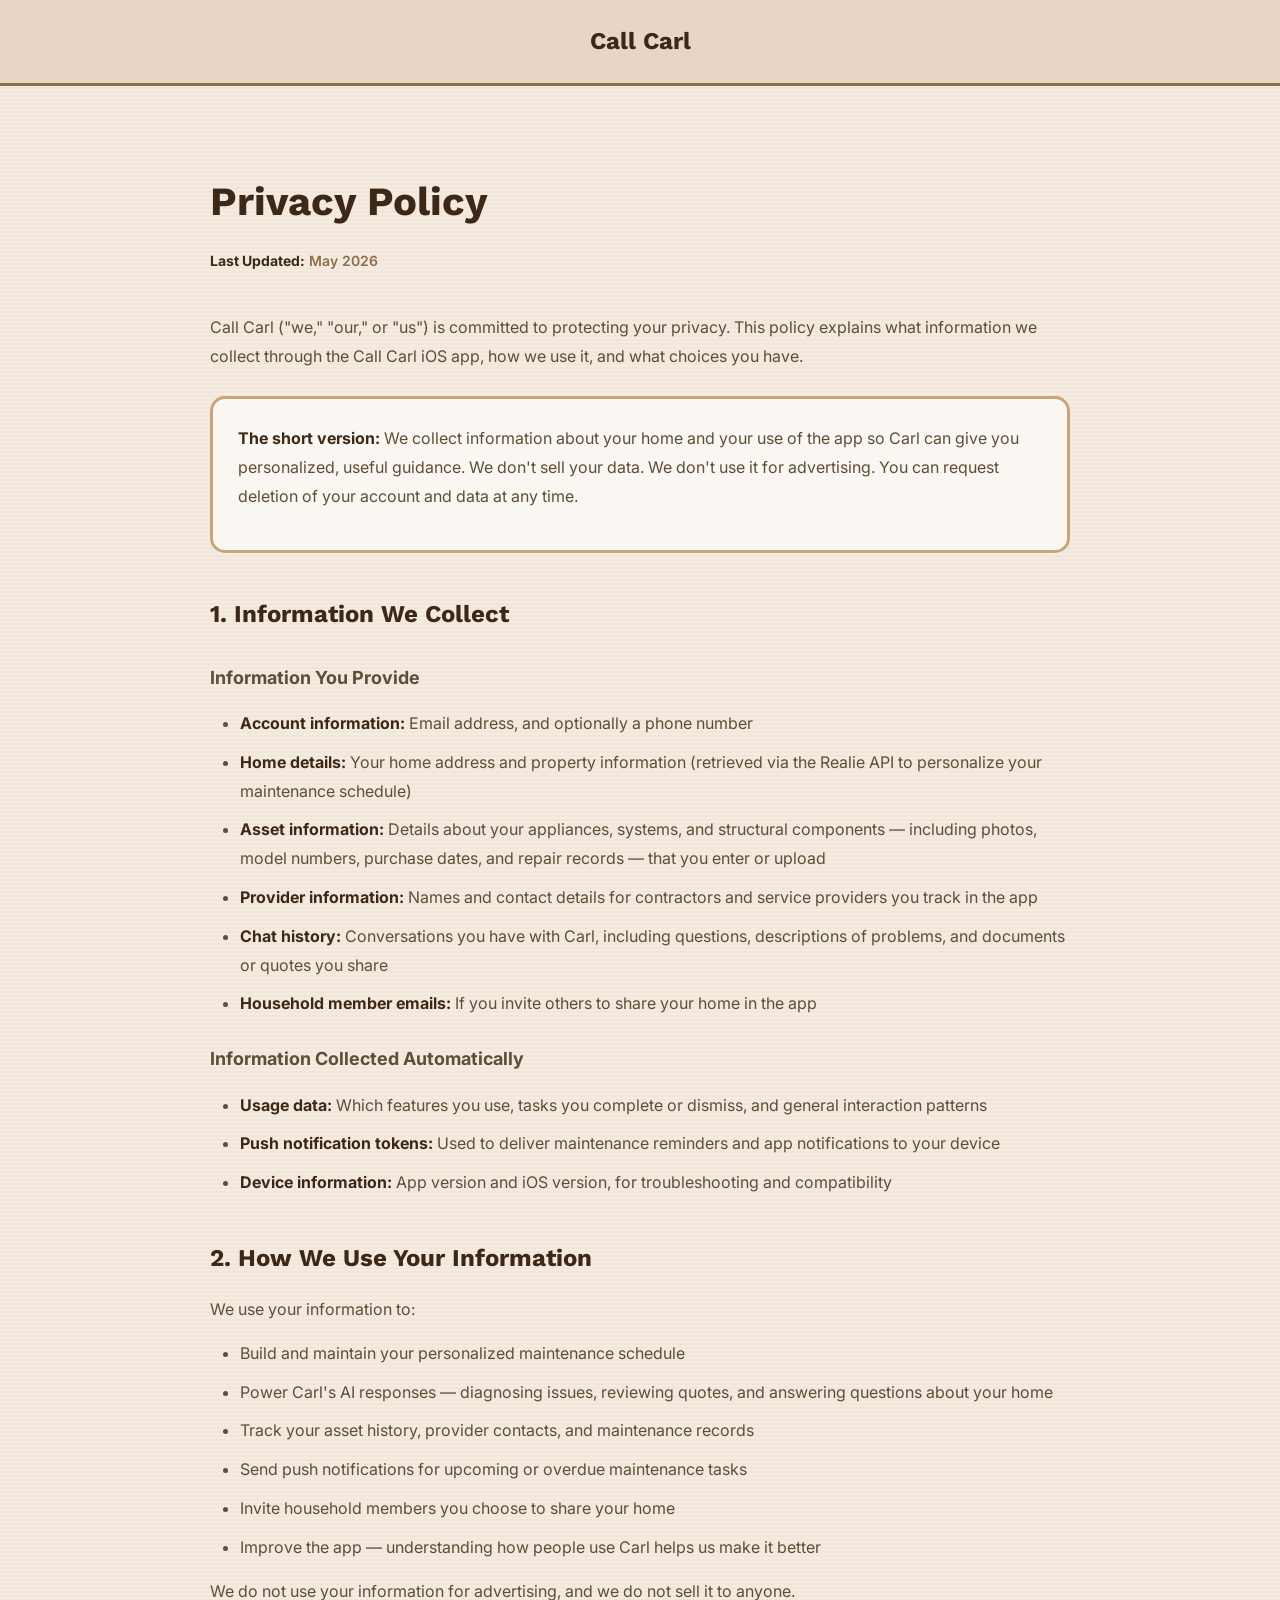
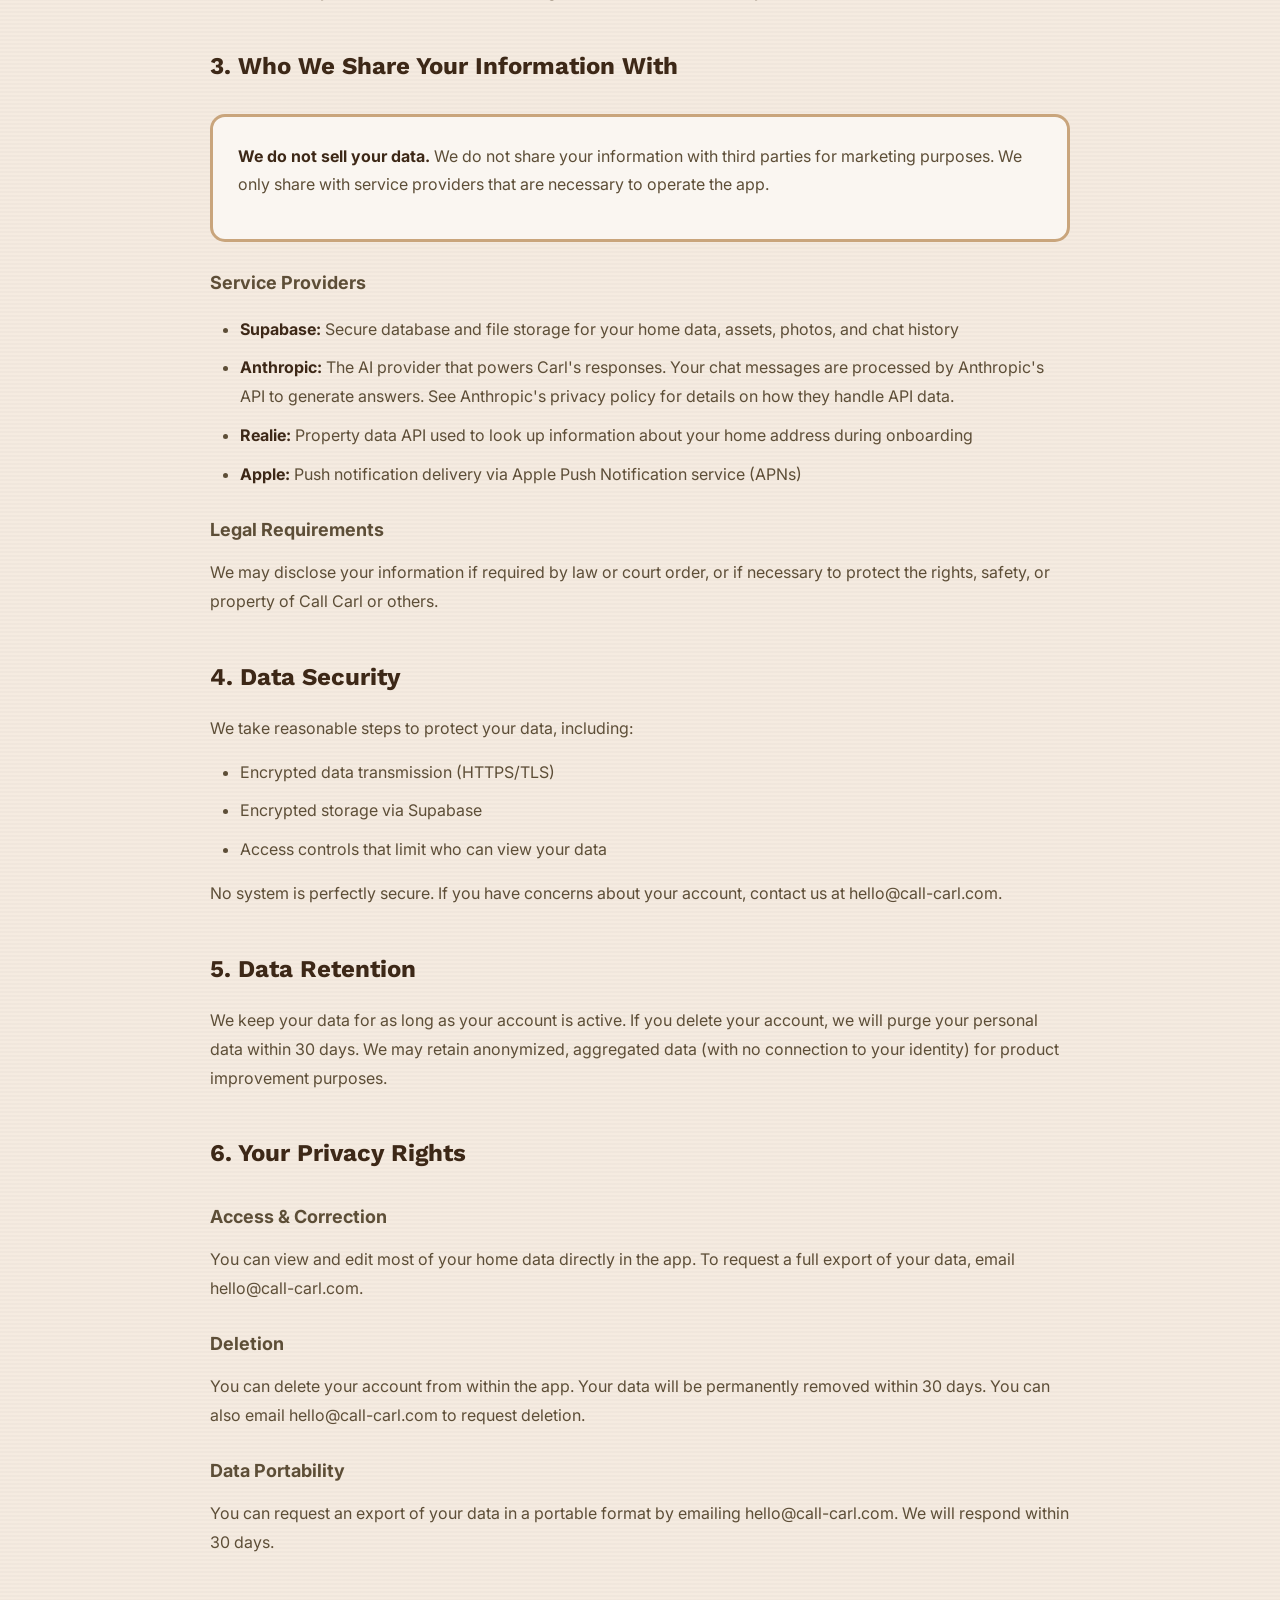
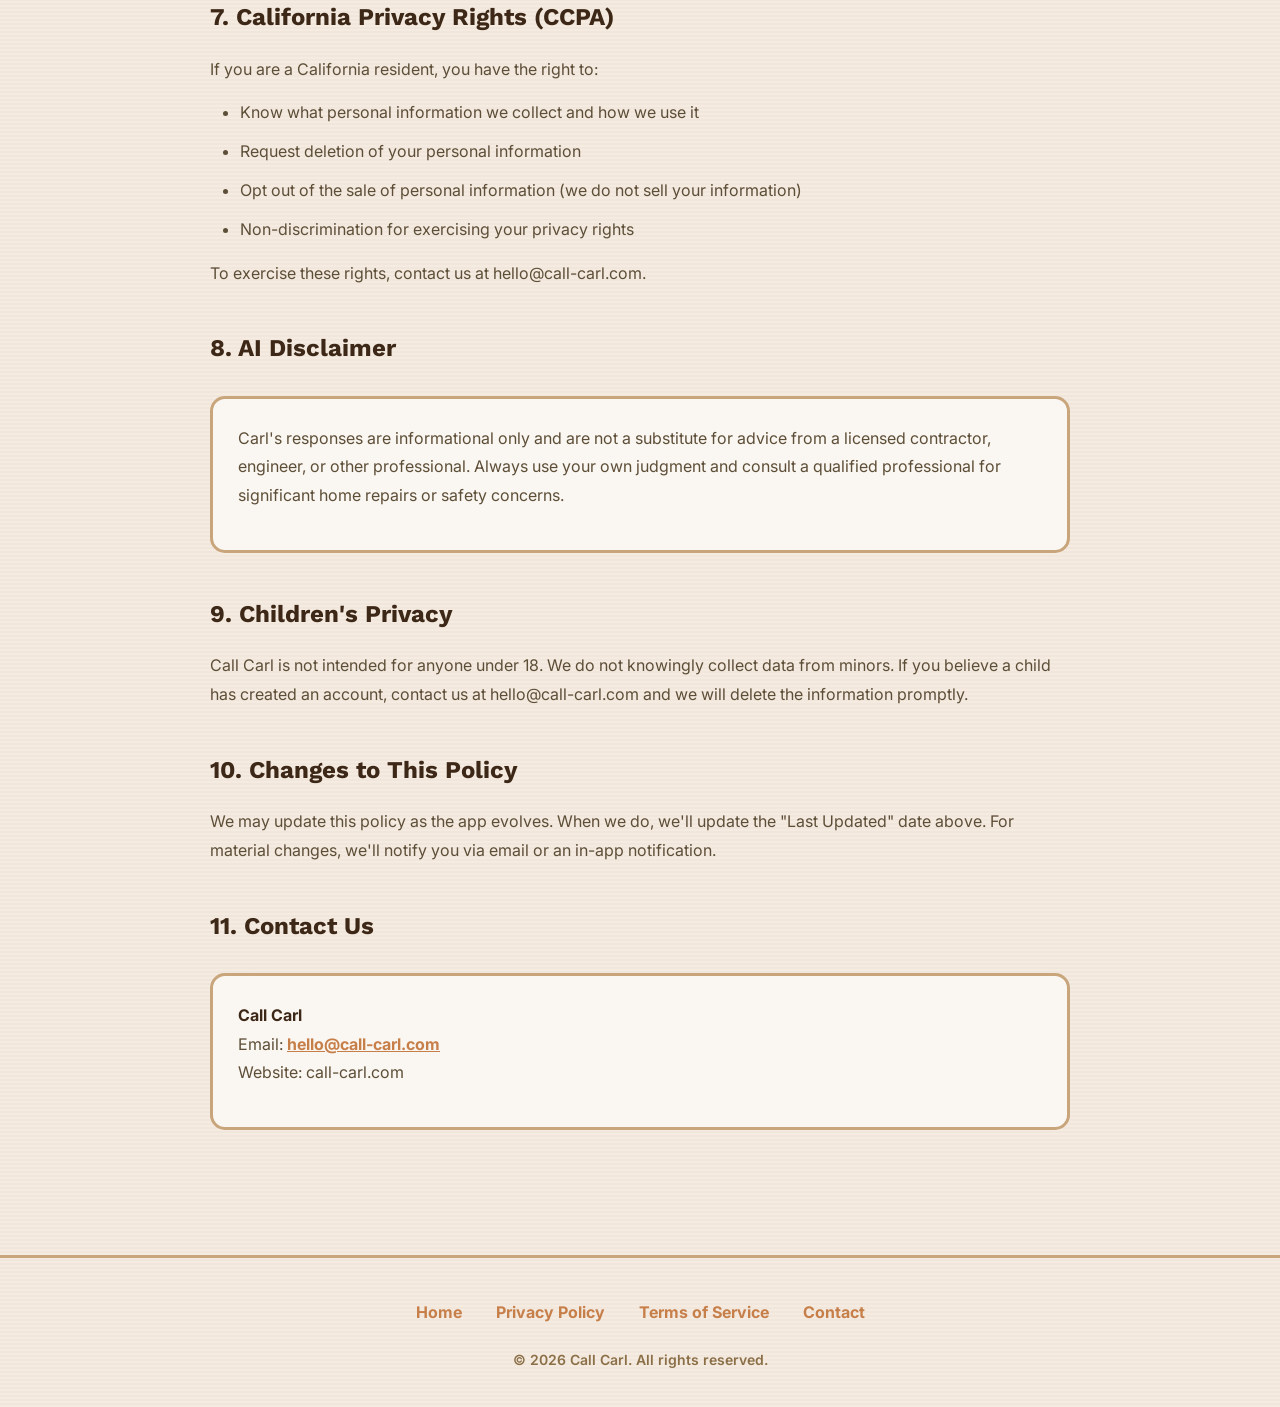
==== privacy.html @ 4ca7ae50 "Refresh site for iOS app launch - Rewrote hero, features, screenshots, and waitlist sections to refl" ====
<!DOCTYPE html>
<html lang="en">
<head>
    <meta charset="UTF-8">
    <meta name="viewport" content="width=device-width, initial-scale=1.0">
    <title>Privacy Policy — Call Carl</title>

    <!-- Google Fonts -->
    <link rel="preconnect" href="https://fonts.googleapis.com">
    <link rel="preconnect" href="https://fonts.gstatic.com" crossorigin>
    <link href="https://fonts.googleapis.com/css2?family=Inter:wght@400;500;600;700;800;900&family=Work+Sans:wght@400;500;600;700;800;900&display=swap" rel="stylesheet">

    <!-- Styles -->
    <link rel="stylesheet" href="styles.css">
</head>
<body class="page-content">
    <header class="with-margin">
        <div class="container">
            <div class="logo centered">
                <a href="/">Call Carl</a>
            </div>
        </div>
    </header>

    <div class="container narrow">
        <h1>Privacy Policy</h1>
        <p class="last-updated"><strong>Last Updated:</strong> May 2026</p>

        <p>Call Carl ("we," "our," or "us") is committed to protecting your privacy. This policy explains what information we collect through the Call Carl iOS app, how we use it, and what choices you have.</p>

        <div class="highlight-box">
            <p><strong>The short version:</strong> We collect information about your home and your use of the app so Carl can give you personalized, useful guidance. We don't sell your data. We don't use it for advertising. You can request deletion of your account and data at any time.</p>
        </div>

        <h2>1. Information We Collect</h2>

        <h3>Information You Provide</h3>
        <ul>
            <li><strong>Account information:</strong> Email address, and optionally a phone number</li>
            <li><strong>Home details:</strong> Your home address and property information (retrieved via the Realie API to personalize your maintenance schedule)</li>
            <li><strong>Asset information:</strong> Details about your appliances, systems, and structural components — including photos, model numbers, purchase dates, and repair records — that you enter or upload</li>
            <li><strong>Provider information:</strong> Names and contact details for contractors and service providers you track in the app</li>
            <li><strong>Chat history:</strong> Conversations you have with Carl, including questions, descriptions of problems, and documents or quotes you share</li>
            <li><strong>Household member emails:</strong> If you invite others to share your home in the app</li>
        </ul>

        <h3>Information Collected Automatically</h3>
        <ul>
            <li><strong>Usage data:</strong> Which features you use, tasks you complete or dismiss, and general interaction patterns</li>
            <li><strong>Push notification tokens:</strong> Used to deliver maintenance reminders and app notifications to your device</li>
            <li><strong>Device information:</strong> App version and iOS version, for troubleshooting and compatibility</li>
        </ul>

        <h2>2. How We Use Your Information</h2>

        <p>We use your information to:</p>
        <ul>
            <li>Build and maintain your personalized maintenance schedule</li>
            <li>Power Carl's AI responses — diagnosing issues, reviewing quotes, and answering questions about your home</li>
            <li>Track your asset history, provider contacts, and maintenance records</li>
            <li>Send push notifications for upcoming or overdue maintenance tasks</li>
            <li>Invite household members you choose to share your home</li>
            <li>Improve the app — understanding how people use Carl helps us make it better</li>
        </ul>

        <p>We do not use your information for advertising, and we do not sell it to anyone.</p>

        <h2>3. Who We Share Your Information With</h2>

        <div class="highlight-box">
            <p><strong>We do not sell your data.</strong> We do not share your information with third parties for marketing purposes. We only share with service providers that are necessary to operate the app.</p>
        </div>

        <h3>Service Providers</h3>
        <ul>
            <li><strong>Supabase:</strong> Secure database and file storage for your home data, assets, photos, and chat history</li>
            <li><strong>Anthropic:</strong> The AI provider that powers Carl's responses. Your chat messages are processed by Anthropic's API to generate answers. See Anthropic's privacy policy for details on how they handle API data.</li>
            <li><strong>Realie:</strong> Property data API used to look up information about your home address during onboarding</li>
            <li><strong>Apple:</strong> Push notification delivery via Apple Push Notification service (APNs)</li>
        </ul>

        <h3>Legal Requirements</h3>
        <p>We may disclose your information if required by law or court order, or if necessary to protect the rights, safety, or property of Call Carl or others.</p>

        <h2>4. Data Security</h2>

        <p>We take reasonable steps to protect your data, including:</p>
        <ul>
            <li>Encrypted data transmission (HTTPS/TLS)</li>
            <li>Encrypted storage via Supabase</li>
            <li>Access controls that limit who can view your data</li>
        </ul>

        <p>No system is perfectly secure. If you have concerns about your account, contact us at hello@call-carl.com.</p>

        <h2>5. Data Retention</h2>

        <p>We keep your data for as long as your account is active. If you delete your account, we will purge your personal data within 30 days. We may retain anonymized, aggregated data (with no connection to your identity) for product improvement purposes.</p>

        <h2>6. Your Privacy Rights</h2>

        <h3>Access & Correction</h3>
        <p>You can view and edit most of your home data directly in the app. To request a full export of your data, email hello@call-carl.com.</p>

        <h3>Deletion</h3>
        <p>You can delete your account from within the app. Your data will be permanently removed within 30 days. You can also email hello@call-carl.com to request deletion.</p>

        <h3>Data Portability</h3>
        <p>You can request an export of your data in a portable format by emailing hello@call-carl.com. We will respond within 30 days.</p>

        <h2>7. California Privacy Rights (CCPA)</h2>

        <p>If you are a California resident, you have the right to:</p>
        <ul>
            <li>Know what personal information we collect and how we use it</li>
            <li>Request deletion of your personal information</li>
            <li>Opt out of the sale of personal information (we do not sell your information)</li>
            <li>Non-discrimination for exercising your privacy rights</li>
        </ul>
        <p>To exercise these rights, contact us at hello@call-carl.com.</p>

        <h2>8. AI Disclaimer</h2>

        <div class="highlight-box">
            <p>Carl's responses are informational only and are not a substitute for advice from a licensed contractor, engineer, or other professional. Always use your own judgment and consult a qualified professional for significant home repairs or safety concerns.</p>
        </div>

        <h2>9. Children's Privacy</h2>

        <p>Call Carl is not intended for anyone under 18. We do not knowingly collect data from minors. If you believe a child has created an account, contact us at hello@call-carl.com and we will delete the information promptly.</p>

        <h2>10. Changes to This Policy</h2>

        <p>We may update this policy as the app evolves. When we do, we'll update the "Last Updated" date above. For material changes, we'll notify you via email or an in-app notification.</p>

        <h2>11. Contact Us</h2>

        <div class="highlight-box">
            <p><strong>Call Carl</strong><br>
            Email: <a href="mailto:hello@call-carl.com">hello@call-carl.com</a><br>
            Website: call-carl.com</p>
        </div>
    </div>

    <footer class="with-margin">
        <div class="container">
            <a href="/">Home</a>
            <a href="/privacy.html">Privacy Policy</a>
            <a href="/terms.html">Terms of Service</a>
            <a href="mailto:hello@call-carl.com">Contact</a>
        </div>
        <p style="margin-top: 20px; color: #8b6f47;">&copy; 2026 Call Carl. All rights reserved.</p>
    </footer>
</body>
</html>
---- styles.css ----
/* ============================================
   Global Reset & Base Styles
   ============================================ */
* {
    margin: 0;
    padding: 0;
    box-sizing: border-box;
}

body {
    font-family: 'Inter', -apple-system, BlinkMacSystemFont, 'Segoe UI', Roboto, sans-serif;
    line-height: 1.6;
    color: #3d2817;
    background: #f5ebe0;
    background-image:
        repeating-linear-gradient(0deg, transparent, transparent 2px, rgba(0,0,0,.02) 2px, rgba(0,0,0,.02) 4px);
}

/* For privacy and terms pages - slightly different line-height */
body.page-content {
    line-height: 1.8;
}

/* ============================================
   Container
   ============================================ */
.container {
    max-width: 1200px;
    margin: 0 auto;
    padding: 0 20px;
}

/* Narrower container for privacy/terms */
.container.narrow {
    max-width: 900px;
    padding: 40px 20px;
}

/* ============================================
   Header & Logo
   ============================================ */
header {
    padding: 20px 0;
    background: #e8d5c4;
    border-bottom: 3px solid #8b6f47;
}

header.with-margin {
    margin-bottom: 40px;
}

.logo {
    font-size: 22px;
    font-weight: 700;
    color: #3d2817;
    display: flex;
    align-items: center;
    gap: 16px;
    font-family: 'Work Sans', sans-serif;
    letter-spacing: 0;
}

.logo img {
    width: 80px;
    height: 80px;
}

/* Centered logo for privacy/terms */
.logo.centered {
    text-align: center;
    display: block;
    font-size: 24px;
}

.logo a {
    color: #3d2817;
    text-decoration: none;
}



a.phone-link {
    display: inline-block;
    padding: 10px 20px;
    background: #c77f4a;
    color: #fff;
    text-decoration: none;
    border: 3px solid #3d2817;
    border-radius: 25px;
    font-weight: 700;
    font-size: 14px;
    text-transform: uppercase;
    letter-spacing: 2px;
    transition: all 0.2s;
    margin-left: auto;    
    font-family: 'Inter', sans-serif;
}

.phone-link:hover {
    background: #b36b3a;
    transform: translateY(-2px);
}

.phone-link:active {
    transform: translateY(0);
}
/* ============================================
   Typography
   ============================================ */
h1 {
    font-size: 40px;
    margin-bottom: 10px;
    color: #3d2817;
    font-family: 'Work Sans', 'Inter', sans-serif;
}

h2 {
    font-size: 24px;
    margin-top: 40px;
    margin-bottom: 15px;
    color: #3d2817;
    font-family: 'Work Sans', 'Inter', sans-serif;
}

h3 {
    font-size: 18px;
    margin-top: 25px;
    margin-bottom: 12px;
    color: #5d4e37;
    font-weight: 700;
}

p {
    margin-bottom: 15px;
    color: #5d4e37;
}

ul {
    margin: 15px 0 15px 30px;
}

li {
    margin-bottom: 10px;
    color: #5d4e37;
}

strong {
    color: #3d2817;
}

a {
    color: #c77f4a;
    font-weight: 700;
}

a:hover {
    text-decoration: underline;
}

.last-updated {
    color: #8b6f47;
    font-size: 14px;
    margin-bottom: 40px;
    font-weight: 600;
}

.highlight-box {
    background: #faf6f1;
    border: 3px solid #c9a57c;
    border-radius: 15px;
    padding: 25px;
    margin: 25px 0;
}

/* ============================================
   Index Page - Hero Section
   ============================================ */
.hero {
    padding: 80px 0;
    text-align: center;
    background: #d4a574;
    border-bottom: 4px solid #8b6f47;
    position: relative;
}

.hero::before {
    content: '';
    position: absolute;
    top: 0;
    left: 0;
    right: 0;
    bottom: 0;
    background-image: 
        repeating-linear-gradient(90deg, transparent, transparent 50px, rgba(0,0,0,.01) 50px, rgba(0,0,0,.01) 52px);
    pointer-events: none;
}

.hero h1 {
    font-size: 52px;
    font-weight: 900;
    margin-bottom: 20px;
    line-height: 1.2;
    color: #3d2817;
    letter-spacing: 3px;
    position: relative;
    font-family: 'Work Sans', 'Inter', sans-serif;
}

.hero p {
    font-size: 20px;
    margin-bottom: 40px;
    max-width: 600px;
    margin-left: auto;
    margin-right: auto;
    color: #3d2817;
    font-weight: 600;
    position: relative;
}

.cta-button {
    display: inline-block;
    padding: 18px 45px;
    background: #c77f4a;
    color: #fff;
    text-decoration: none;
    border: 3px solid #3d2817;
    border-radius: 25px;
    font-weight: 700;
    font-size: 18px;
    text-transform: uppercase;
    letter-spacing: 2px;
    transition: all 0.2s;
    position: relative;
    font-family: 'Inter', sans-serif;
}

.cta-button:hover {
    background: #b36b3a;
    transform: translateY(-2px);
}

.cta-button:active {
    transform: translateY(0);
}

/* ============================================
   Index Page - Problem Section
   ============================================ */
.problem {
    padding: 80px 0;
    background: #f5ebe0;
}

.problem h2 {
    font-size: 40px;
    text-align: center;
    margin-bottom: 50px;
    color: #3d2817;
    text-transform: uppercase;
    letter-spacing: 3px;
    font-weight: 900;
    font-family: 'Work Sans', 'Inter', sans-serif;
}

.problem-grid {
    display: grid;
    grid-template-columns: repeat(auto-fit, minmax(250px, 1fr));
    gap: 30px;
    margin-bottom: 40px;
}

.problem-item {
    background: #faf6f1;
    padding: 30px;
    border: 3px solid #c9a57c;
    border-radius: 20px;
    position: relative;
}

.problem-icon {
    width: 80px;
    height: 80px;
    margin: 0 auto 20px;
    display: block;
}

.problem-item h3 {
    color: #b85d3a;
    margin-bottom: 12px;
    font-size: 22px;
    letter-spacing: 1px;
    font-weight: 900;
    font-family: 'Work Sans', 'Inter', sans-serif;
}

.problem-item p {
    color: #5d4e37;
    font-size: 15px;
    line-height: 1.5;
}

/* ============================================
   Index Page - Solution Section
   ============================================ */
.solution {
    padding: 80px 0;
    background: #b8956a;
    border-top: 4px solid #8b6f47;
    border-bottom: 4px solid #8b6f47;
}

.solution h2 {
    font-size: 40px;
    text-align: center;
    margin-bottom: 20px;
    color: #3d2817;
    text-transform: uppercase;
    letter-spacing: 3px;
    font-weight: 900;
    font-family: 'Work Sans', 'Inter', sans-serif;
}

.solution-subtitle {
    text-align: center;
    font-size: 18px;
    color: #3d2817;
    margin-bottom: 50px;
    font-weight: 600;
}

.features {
    display: grid;
    grid-template-columns: repeat(auto-fit, minmax(300px, 1fr));
    gap: 40px;
}

.feature {
    text-align: center;
    background: #faf6f1;
    padding: 30px;
    border: 3px solid #8b6f47;
    border-radius: 20px;
}

.feature-icon {
    width: 90px;
    height: 90px;
    margin: 0 auto 20px;
    display: block;
}

.feature h3 {
    font-size: 20px;
    margin-bottom: 12px;
    color: #3d2817;
    text-transform: uppercase;
    letter-spacing: 1px;
    font-weight: 900;
    font-family: 'Work Sans', 'Inter', sans-serif;
}

.feature p {
    color: #5d4e37;
    font-size: 15px;
    line-height: 1.6;
}

/* ============================================
   Index Page - How It Works
   ============================================ */
.how-it-works {
    padding: 80px 0;
    background: #e8d5c4;
}

.how-it-works h2 {
    font-size: 40px;
    text-align: center;
    margin-bottom: 60px;
    color: #3d2817;
    text-transform: uppercase;
    letter-spacing: 3px;
    font-weight: 900;
    font-family: 'Work Sans', 'Inter', sans-serif;
}

.steps {
    display: grid;
    grid-template-columns: repeat(auto-fit, minmax(250px, 1fr));
    gap: 40px;
    max-width: 900px;
    margin: 0 auto;
}

.step {
    text-align: center;
    position: relative;
    background: #faf6f1;
    padding: 30px;
    border: 3px solid #c9a57c;
    border-radius: 20px;
}

.step-number {
    display: inline-block;
    width: 70px;
    height: 70px;
    background: #d4a574;
    color: #3d2817;
    border: 3px solid #8b6f47;
    border-radius: 50%;
    font-size: 32px;
    font-weight: 900;
    line-height: 64px;
    margin-bottom: 20px;
}

.step h3 {
    font-size: 20px;
    margin-bottom: 12px;
    color: #3d2817;
    text-transform: uppercase;
    letter-spacing: 1px;
    font-weight: 900;
    font-family: 'Work Sans', 'Inter', sans-serif;
}

.step p {
    color: #5d4e37;
    font-size: 15px;
    line-height: 1.6;
}

/* ============================================
   Index Page - Early Access
   ============================================ */
.early-access {
    padding: 80px 0;
    background: #a67c52;
    text-align: center;
    position: relative;
}

.early-access::before {
    content: '';
    position: absolute;
    top: 0;
    left: 0;
    right: 0;
    bottom: 0;
    background-image: 
        repeating-linear-gradient(45deg, transparent, transparent 20px, rgba(255,255,255,.03) 20px, rgba(255,255,255,.03) 40px);
    pointer-events: none;
}

.early-access h2 {
    font-size: 36px;
    margin-bottom: 20px;
    color: #faf6f1;
    font-weight: 700;
    position: relative;
    font-family: 'Work Sans', 'Inter', sans-serif;
}

.early-access p {
    font-size: 18px;
    margin-bottom: 40px;
    color: #faf6f1;
    font-weight: 600;
    position: relative;
}

.signup-form {
    max-width: 600px;
    margin: 0 auto;
    display: grid;
    grid-template-columns: 1fr 1fr;
    gap: 12px;
    position: relative;
}

.signup-form input {
    padding: 16px 20px;
    border: 3px solid #3d2817;
    border-radius: 15px;
    font-size: 16px;
    font-family: 'Inter', sans-serif;
    font-weight: 600;
    background: #faf6f1;
}

.signup-form input:focus {
    outline: none;
    border-color: #8b6f47;
    background: #fff;
}

.signup-form button {
    grid-column: 1 / -1;
    padding: 16px 40px;
    background: #d4a574;
    color: #3d2817;
    border: 3px solid #3d2817;
    border-radius: 15px;
    font-weight: 900;
    font-size: 16px;
    text-transform: uppercase;
    letter-spacing: 2px;
    cursor: pointer;
    font-family: 'Inter', sans-serif;
    transition: all 0.2s;
}

.signup-form button:hover {
    background: #c9956a;
    transform: translateY(-2px);
}

.signup-form button:active {
    transform: translateY(0);
}

#signup-message {
    margin-top: 20px;
    font-size: 16px;
    font-weight: 700;
    position: relative;
    color: #faf6f1;
}

.sms-consent {
    grid-column: 1 / -1;
    text-align: center;
    margin-top: 8px;
    margin-bottom: 8px;
}

.sms-consent p {
    font-size: 13px;
    color: #faf6f1;
    line-height: 1.6;
    font-weight: 500;
}

.sms-consent a {
    color: #faf6f1;
    text-decoration: underline;
    font-weight: 700;
}

.sms-consent a:hover {
    color: #fff;
}

/* Consent checkbox groups */
.consent-checkbox-group {
    grid-column: 1 / -1;
    text-align: left;
    margin-top: 12px;
    margin-bottom: 12px;
    display: flex;
    align-items: flex-start;
}

.checkbox-label {
    display: flex;
    align-items: flex-start;
    cursor: pointer;
    gap: 12px;
}

.checkbox-label input[type="checkbox"] {
    margin-top: 4px;
    width: 18px;
    height: 18px;
    flex-shrink: 0;
    cursor: pointer;
    border: 2px solid #3d2817;
    border-radius: 3px;
}

.checkbox-text {
    font-size: 13px;
    color: #faf6f1;
    line-height: 1.6;
    font-weight: 500;
    text-align: left;
}

.checkbox-text a {
    color: #faf6f1;
    text-decoration: underline;
    font-weight: 700;
}

.checkbox-text a:hover {
    color: #fff;
}

.checkbox-text strong {
    font-weight: 700;
}

/* ============================================
   Footer
   ============================================ */
footer {
    padding: 40px 0;
    text-align: center;
    background: #5d4e37;
    color: #d4c4b0;
}

footer.with-margin {
    padding: 40px 0 20px;
    margin-top: 60px;
    border-top: 3px solid #c9a57c;
    background: transparent;
    color: inherit;
}

footer p {
    font-size: 14px;
    font-weight: 600;
}

footer a {
    color: #d4a574;
    text-decoration: none;
    font-weight: 700;
}

footer.with-margin a {
    color: #c77f4a;
    margin: 0 15px;
}

footer a:hover {
    text-decoration: underline;
}

/* ============================================
   Responsive Styles
   ============================================ */
@media (max-width: 768px) {
    .hero h1 {
        font-size: 36px;
        letter-spacing: 2px;
    }

    .hero p {
        font-size: 16px;
    }

    .problem h2,
    .solution h2,
    .how-it-works h2,
    .early-access h2 {
        font-size: 28px;
        letter-spacing: 2px;
    }

    .signup-form {
        grid-template-columns: 1fr;
    }

    .signup-form button {
        grid-column: 1;
    }

    .cta-button {
        font-size: 16px;
        padding: 14px 30px;
    }

    .logo {
        font-size: 20px;
        gap: 12px;
    }

    .logo img {
        width: 50px;
        height: 50px;
    }

    .phone-link {
        font-size: 11px;
        padding: 8px 12px;
        letter-spacing: 1px;
        white-space: nowrap;
    }
}

@media (max-width: 480px) {
    .logo {
        font-size: 16px;
        gap: 8px;
    }

    .phone-link {
        font-size: 10px;
        padding: 6px 10px;
        letter-spacing: 0.5px;
    }
}

/* ============================================
   Hero — App Layout (two-column)
   ============================================ */
.hero-app {
    padding: 0 0 70px;
    background: linear-gradient(145deg, #b87040 0%, #d09060 30%, #d4a574 60%, #e2bc90 100%);
    border-bottom: none;
    position: relative;
    overflow: hidden;
}

.hero-nav {
    padding: 22px 0;
    display: flex;
    align-items: center;
    justify-content: space-between;
}

.nav-contact {
    font-size: 15px;
    font-weight: 600;
    color: #3d2817;
    text-decoration: none;
    font-family: 'Inter', sans-serif;
    padding: 8px 18px;
    border: 1.5px solid rgba(61, 40, 23, 0.35);
    border-radius: 8px;
    transition: background 0.15s;
}

.nav-contact:hover {
    background: rgba(61, 40, 23, 0.08);
    text-decoration: none;
}

/* Large decorative circle behind Carl */
.hero-app::after {
    content: '';
    position: absolute;
    right: -60px;
    top: 50%;
    transform: translateY(-50%);
    width: 520px;
    height: 520px;
    background: radial-gradient(circle, rgba(255,255,255,0.13) 0%, transparent 68%);
    pointer-events: none;
}

.hero-inner {
    display: flex;
    align-items: center;
    gap: 60px;
    position: relative;
    z-index: 1;
}

.hero-text {
    flex: 1;
    min-width: 0;
}

.hero-text h1 {
    font-size: 50px;
    font-weight: 900;
    line-height: 1.08;
    color: #3d2817;
    letter-spacing: -0.5px;
    margin-bottom: 22px;
    font-family: 'Work Sans', sans-serif;
}

.hero-text p {
    font-size: 19px;
    color: #4a3020;
    font-weight: 500;
    line-height: 1.65;
    margin-bottom: 40px;
    max-width: 500px;
}

.hero-ctas {
    display: flex;
    align-items: center;
    gap: 20px;
    flex-wrap: wrap;
}

/* Standard Apple App Store badge */
.app-store-badge {
    display: inline-flex;
    align-items: center;
    gap: 11px;
    background: #000;
    color: #fff;
    text-decoration: none;
    border-radius: 10px;
    padding: 9px 18px;
    transition: opacity 0.2s;
    border: 1px solid rgba(255,255,255,0.15);
}

.app-store-badge:hover {
    opacity: 0.85;
    text-decoration: none;
    color: #fff;
}

.apple-logo {
    width: 26px;
    height: 26px;
    flex-shrink: 0;
}

.badge-text {
    display: flex;
    flex-direction: column;
    line-height: 1.1;
}

.badge-line-top {
    font-size: 11px;
    font-weight: 400;
    letter-spacing: 0.2px;
    font-family: -apple-system, 'Inter', sans-serif;
}

.badge-line-bottom {
    font-size: 21px;
    font-weight: 600;
    letter-spacing: -0.3px;
    font-family: -apple-system, 'Inter', sans-serif;
}

.cta-link {
    color: #3d2817;
    font-weight: 700;
    font-size: 16px;
    text-decoration: none;
    font-family: 'Inter', sans-serif;
}

.cta-link:hover {
    text-decoration: underline;
}

.hero-image {
    flex-shrink: 0;
    width: 490px;
    height: 480px;
    position: relative;
    overflow: visible;
}

.hero-phone-front,
.hero-phone-back {
    position: absolute;
    width: 295px;
}

.hero-phone-front {
    bottom: 0;
    left: 0;
    z-index: 2;
}

.hero-phone-back {
    top: 0;
    right: 0;
    z-index: 1;
    opacity: 0.85;
}

/* ============================================
   Screenshot Spotlights
   ============================================ */
.spotlight-rows {
    display: flex;
    flex-direction: column;
    gap: 80px;
    padding: 20px 0;
}

.spotlight-row {
    display: flex;
    align-items: center;
    gap: 64px;
}

.spotlight-row-reverse {
    flex-direction: row-reverse;
}

.spotlight-phone {
    flex-shrink: 0;
    width: 220px;
}

.spotlight-text {
    flex: 1;
}

.spotlight-text h3 {
    font-size: 28px;
    font-weight: 700;
    color: #3d2817;
    font-family: 'Work Sans', sans-serif;
    margin: 0 0 16px;
    line-height: 1.2;
}

.spotlight-text p {
    font-size: 17px;
    color: #5d4e37;
    line-height: 1.7;
    margin: 0;
}

@media (max-width: 768px) {
    .spotlight-row,
    .spotlight-row-reverse {
        flex-direction: column;
        gap: 32px;
    }

    .spotlight-phone {
        width: 200px;
        margin: 0 auto;
    }

    .spotlight-text {
        text-align: center;
    }

    .spotlight-text h3 {
        font-size: 22px;
    }
}

/* ============================================
   Features Section
   ============================================ */
.features-section {
    padding: 48px 0 80px;
    background: #f5ebe0;
}

.features-section h2 {
    font-size: 36px;
    font-weight: 700;
    color: #3d2817;
    text-align: center;
    margin-bottom: 50px;
    font-family: 'Work Sans', sans-serif;
}

.features-grid {
    display: flex;
    flex-wrap: wrap;
    justify-content: center;
    gap: 28px;
}

.feature-card {
    background: #fff;
    border: 1.5px solid #e0d0bc;
    border-left: 4px solid #c8692e;
    border-radius: 14px;
    padding: 28px 26px;
    flex: 0 0 calc(33.333% - 19px);
    box-shadow: 0 2px 12px rgba(61, 40, 23, 0.06);
    transition: box-shadow 0.2s, transform 0.2s;
}

.feature-card:hover {
    box-shadow: 0 6px 24px rgba(61, 40, 23, 0.11);
    transform: translateY(-2px);
}

.feature-card-icon {
    font-size: 40px;
    margin-bottom: 18px;
    display: block;
    line-height: 1;
}

.feature-card h3 {
    font-size: 19px;
    font-weight: 700;
    color: #3d2817;
    font-family: 'Work Sans', sans-serif;
    margin-bottom: 10px;
    margin-top: 0;
    line-height: 1.25;
}

.feature-card p {
    font-size: 15px;
    color: #6b5540;
    line-height: 1.65;
    margin: 0;
}

/* ============================================
   Carl's Voice Section
   ============================================ */
.carls-voice {
    padding: 80px 0;
    background: #e8d5c4;
}

.carls-voice h2 {
    font-size: 36px;
    font-weight: 700;
    color: #3d2817;
    text-align: center;
    margin-bottom: 12px;
    font-family: 'Work Sans', sans-serif;
}

.section-subtitle {
    text-align: center;
    font-size: 18px;
    color: #5d4e37;
    font-weight: 600;
    margin-bottom: 50px;
}

.chat-grid {
    display: flex;
    flex-direction: column;
    gap: 20px;
    max-width: 720px;
    margin: 0 auto;
}

.chat-bubble {
    display: flex;
    align-items: flex-start;
    gap: 16px;
}

.chat-avatar {
    width: 48px;
    height: 48px;
    border-radius: 50%;
    border: 3px solid #8b6f47;
    flex-shrink: 0;
    background: #faf6f1;
    object-fit: cover;
}

.chat-message {
    background: #faf6f1;
    border: 1.5px solid #d4c4b0;
    border-radius: 0 16px 16px 16px;
    padding: 16px 20px;
    flex: 1;
}

.chat-message p {
    font-size: 16px;
    color: #3d2817;
    line-height: 1.6;
    margin: 0;
    font-weight: 500;
}

/* ============================================
   Screenshots Section — Multi-card carousel
   ============================================ */
.screenshots-section {
    padding: 80px 0 100px;
    background: #c9a07a;
}

.mc-header {
    display: flex;
    align-items: center;
    justify-content: flex-end;
    margin-bottom: 20px;
}

.mc-header h2 {
    font-size: 36px;
    font-weight: 700;
    color: #faf6f1;
    font-family: 'Work Sans', sans-serif;
    margin: 0;
}

.mc-arrows {
    display: flex;
    gap: 10px;
    flex-shrink: 0;
}

.mc-arrow {
    width: 44px;
    height: 44px;
    border-radius: 50%;
    border: 1.5px solid rgba(250,246,241,0.5);
    background: rgba(250,246,241,0.12);
    color: #faf6f1;
    cursor: pointer;
    display: flex;
    align-items: center;
    justify-content: center;
    transition: border-color 0.15s, background 0.15s;
}

.mc-arrow:hover {
    border-color: rgba(250,246,241,0.9);
    background: rgba(250,246,241,0.22);
}

.mc-viewport {
    overflow: hidden;
}

.mc-track {
    display: flex;
    gap: 20px;
    transition: transform 0.38s cubic-bezier(0.4, 0, 0.2, 1);
}

.mc-card {
    flex: 0 0 calc(33.333% - 14px);
    background: #fff;
    border-radius: 16px;
    overflow: hidden;
    border: 1.5px solid #e8d8c8;
    box-shadow: 0 2px 16px rgba(61,40,23,0.07);
}

.mc-screenshot {
    width: 100%;
    aspect-ratio: 9 / 10;
    overflow: hidden;
    background: #1a1a1a;
    position: relative;
}

.mc-screenshot::after {
    content: '';
    position: absolute;
    bottom: 0; left: 0; right: 0;
    height: 55%;
    background: linear-gradient(to bottom, transparent, #fff);
    pointer-events: none;
}

.mc-screenshot img {
    width: 100%;
    height: 100%;
    object-fit: cover;
    object-position: 50% top;
    display: block;
}

.mc-body {
    padding: 22px 22px 26px;
    border-top: 1.5px solid #ede0d4;
}

.mc-tag {
    display: inline-block;
    background: #fff3ec;
    border: 1.5px solid #c8692e;
    color: #c8692e;
    font-size: 12px;
    font-weight: 600;
    border-radius: 6px;
    padding: 3px 10px;
    font-family: 'Inter', sans-serif;
    margin-bottom: 12px;
}

.mc-card h3 {
    font-size: 18px;
    font-weight: 700;
    color: #3d2817;
    font-family: 'Work Sans', sans-serif;
    margin: 0 0 10px;
    line-height: 1.25;
}

.mc-card p {
    font-size: 14px;
    color: #6b5540;
    line-height: 1.65;
    margin: 0;
}

@media (max-width: 900px) {
    .mc-card {
        flex: 0 0 calc(50% - 10px);
    }
}

@media (max-width: 600px) {
    .mc-card {
        flex: 0 0 80vw;
    }
    .mc-header h2 {
        font-size: 26px;
    }
}

.screenshots-grid {
    display: flex;
    justify-content: center;
    gap: 32px;
    overflow-x: auto;
    padding-bottom: 10px;
}

.iphone-frame {
    flex-shrink: 0;
    width: 210px;
    background: #111;
    border: 6px solid #111;
    border-radius: 46px;
    overflow: hidden;
    box-shadow: 0 0 0 1px #444;
    position: relative;
}

.iphone-screen {
    aspect-ratio: 9 / 19.5;
    overflow: hidden;
    position: relative;
    background: #000;
    border-radius: 40px;
}

.iphone-screen img {
    width: 100%;
    height: 100%;
    object-fit: cover;
    display: block;
}

/* Dynamic Island */
.iphone-screen::before {
    content: '';
    position: absolute;
    top: 10px;
    left: 50%;
    transform: translateX(-50%);
    width: 72px;
    height: 20px;
    background: #111;
    border-radius: 12px;
    z-index: 10;
}

.screenshots-note {
    text-align: center;
    font-size: 14px;
    color: #8b6f47;
    font-weight: 600;
    margin-top: 30px;
    margin-bottom: 0;
}

/* ============================================
   Waitlist form — simplified (email only)
   ============================================ */
.signup-form-simple {
    display: flex;
    flex-direction: column;
    align-items: center;
    gap: 12px;
    max-width: 480px;
    margin: 0 auto;
}

.signup-form-simple input[type="email"] {
    width: 100%;
    padding: 16px 20px;
    border: 3px solid #3d2817;
    border-radius: 15px;
    font-size: 16px;
    font-family: 'Inter', sans-serif;
    font-weight: 600;
    background: #faf6f1;
}

.signup-form-simple input[type="email"]:focus {
    outline: none;
    border-color: #8b6f47;
    background: #fff;
}

.signup-form-simple .consent-checkbox-group {
    width: 100%;
    margin: 0;
}

.signup-form-simple button {
    width: 100%;
    padding: 16px 40px;
    background: #c8692e;
    color: #fff;
    border: none;
    border-radius: 12px;
    font-weight: 600;
    font-size: 17px;
    cursor: pointer;
    font-family: 'Inter', sans-serif;
    transition: all 0.2s;
}

.signup-form-simple button:hover {
    background: #b05a24;
    transform: translateY(-1px);
}

/* ============================================
   Footer — app layout
   ============================================ */
.footer-inner {
    display: flex;
    flex-direction: column;
    align-items: center;
    gap: 16px;
}

.footer-brand {
    display: flex;
    align-items: center;
    gap: 12px;
    font-size: 18px;
    font-weight: 700;
    color: #d4c4b0;
    font-family: 'Work Sans', sans-serif;
}

.footer-logo {
    width: 36px;
    height: 36px;
}

.footer-links {
    display: flex;
    align-items: center;
    gap: 12px;
}

.footer-sep {
    color: #8b6f47;
}

.footer-copy {
    font-size: 13px;
    color: #8b6f47;
    margin: 0;
}

/* ============================================
   Responsive — new sections
   ============================================ */
@media (max-width: 900px) {
    .feature-card {
        flex: 0 0 calc(50% - 14px);
    }
}

@media (max-width: 768px) {
    .container {
        padding: 0 44px;
    }

    .hero-inner {
        flex-direction: column-reverse;
        gap: 48px;
        text-align: center;
    }

    .hero-image {
        width: 340px;
        height: 400px;
        margin-top: 28px;
    }

    .hero-phone-front,
    .hero-phone-back {
        width: 215px;
    }

    .hero-text h1 {
        font-size: 36px;
    }

    .hero-text p {
        font-size: 17px;
        max-width: 100%;
    }

    .hero-ctas {
        justify-content: center;
    }

    .features-section h2,
    .carls-voice h2,
    .screenshots-section h2 {
        font-size: 28px;
    }

    .feature-card {
        flex: 0 0 100%;
    }

    .screenshots-grid {
        justify-content: flex-start;
        padding-left: 20px;
        padding-right: 20px;
    }

    .iphone-frame {
        width: 200px;
    }

    .carousel-slide.active {
        flex-direction: column;
        align-items: center;
        gap: 32px;
    }

    .carousel-phone {
        width: 200px;
    }

    .carousel-text {
        text-align: center;
    }

    .carousel-text h3 {
        font-size: 24px;
    }
}

/* ============================================
   Admin Panel Styles
   ============================================ */
.admin-login {
    min-height: calc(100vh - 200px);
    display: flex;
    align-items: center;
    justify-content: center;
    padding: 80px 0;
    background: #f5ebe0;
}

.login-box {
    background: #faf6f1;
    border: 3px solid #8b6f47;
    border-radius: 20px;
    padding: 40px;
    max-width: 400px;
    width: 100%;
    text-align: center;
}

.login-box h1 {
    margin-bottom: 30px;
    color: #3d2817;
    font-family: 'Work Sans', 'Inter', sans-serif;
    font-size: 32px;
}

.login-box input {
    width: 100%;
    padding: 16px 20px;
    border: 3px solid #3d2817;
    border-radius: 15px;
    font-size: 16px;
    font-family: 'Inter', sans-serif;
    font-weight: 600;
    background: #fff;
    margin-bottom: 20px;
    box-sizing: border-box;
}

.login-box input:focus {
    outline: none;
    border-color: #8b6f47;
}

.login-box button {
    width: 100%;
    padding: 16px 40px;
    background: #d4a574;
    color: #3d2817;
    border: 3px solid #3d2817;
    border-radius: 15px;
    font-weight: 700;
    font-size: 16px;
    text-transform: uppercase;
    letter-spacing: 2px;
    cursor: pointer;
    font-family: 'Inter', sans-serif;
    transition: all 0.2s;
}

.login-box button:hover {
    background: #c9956a;
    transform: translateY(-2px);
}

#login-message {
    margin-top: 20px;
    font-size: 14px;
    font-weight: 600;
    font-family: 'Inter', sans-serif;
}

.admin-dashboard {
    padding: 40px 0;
    background: #f5ebe0;
    min-height: calc(100vh - 200px);
}

.admin-header {
    display: flex;
    justify-content: space-between;
    align-items: center;
    margin-bottom: 40px;
    flex-wrap: wrap;
    gap: 20px;
}

.admin-header h1 {
    margin: 0;
    color: #3d2817;
    font-family: 'Work Sans', 'Inter', sans-serif;
    font-size: 36px;
}

.logout-button {
    padding: 12px 24px;
    background: #c77f4a;
    color: #fff;
    border: 3px solid #3d2817;
    border-radius: 15px;
    font-weight: 700;
    font-size: 14px;
    text-transform: uppercase;
    letter-spacing: 1px;
    cursor: pointer;
    font-family: 'Inter', sans-serif;
    transition: all 0.2s;
}

.logout-button:hover {
    background: #b36b3a;
    transform: translateY(-2px);
}

.admin-stats {
    display: grid;
    grid-template-columns: repeat(auto-fit, minmax(200px, 1fr));
    gap: 20px;
    margin-bottom: 40px;
}

.stat-card {
    background: #faf6f1;
    border: 3px solid #c9a57c;
    border-radius: 20px;
    padding: 30px;
    text-align: center;
}

.stat-number {
    font-size: 48px;
    font-weight: 900;
    color: #3d2817;
    font-family: 'Work Sans', 'Inter', sans-serif;
    margin-bottom: 10px;
}

.stat-label {
    font-size: 16px;
    color: #5d4e37;
    font-weight: 600;
    font-family: 'Inter', sans-serif;
    text-transform: uppercase;
    letter-spacing: 1px;
}

.admin-controls {
    display: flex;
    gap: 12px;
    margin-bottom: 30px;
    flex-wrap: wrap;
}

.search-input {
    flex: 1;
    min-width: 250px;
    padding: 16px 20px;
    border: 3px solid #3d2817;
    border-radius: 15px;
    font-size: 16px;
    font-family: 'Inter', sans-serif;
    font-weight: 600;
    background: #faf6f1;
}

.search-input:focus {
    outline: none;
    border-color: #8b6f47;
    background: #fff;
}

.refresh-button {
    padding: 16px 30px;
    background: #d4a574;
    color: #3d2817;
    border: 3px solid #3d2817;
    border-radius: 15px;
    font-weight: 700;
    font-size: 16px;
    text-transform: uppercase;
    letter-spacing: 1px;
    cursor: pointer;
    font-family: 'Inter', sans-serif;
    transition: all 0.2s;
    white-space: nowrap;
}

.refresh-button:hover {
    background: #c9956a;
    transform: translateY(-2px);
}

.admin-table-container {
    background: #faf6f1;
    border: 3px solid #8b6f47;
    border-radius: 20px;
    padding: 30px;
    overflow-x: auto;
}

.admin-table {
    width: 100%;
    border-collapse: collapse;
    font-family: 'Inter', sans-serif;
}

.admin-table thead {
    background: #e8d5c4;
}

.admin-table th {
    padding: 15px;
    text-align: left;
    font-weight: 700;
    color: #3d2817;
    text-transform: uppercase;
    letter-spacing: 1px;
    font-size: 14px;
    border-bottom: 3px solid #8b6f47;
}

.admin-table td {
    padding: 15px;
    border-bottom: 2px solid #e8d5c4;
    color: #5d4e37;
}

.admin-table tbody tr:hover {
    background: #f5ebe0;
}

.admin-table tbody tr:last-child td {
    border-bottom: none;
}

.admin-table a {
    color: #c77f4a;
    text-decoration: none;
    font-weight: 600;
}

.admin-table a:hover {
    text-decoration: underline;
}

.loading, .error {
    text-align: center;
    padding: 40px;
    color: #8b6f47;
    font-weight: 600;
}

.error {
    color: #b85d3a;
}

.no-signups {
    text-align: center;
    padding: 60px;
    background: #faf6f1;
    border: 3px solid #c9a57c;
    border-radius: 20px;
    color: #8b6f47;
    font-size: 18px;
    font-weight: 600;
}

/* Responsive admin styles */
@media (max-width: 768px) {
    .admin-header {
        flex-direction: column;
        align-items: flex-start;
    }
    
    .admin-stats {
        grid-template-columns: 1fr;
    }
    
    .admin-controls {
        flex-direction: column;
    }
    
    .search-input {
        min-width: 100%;
    }
    
    .admin-table-container {
        padding: 15px;
    }
    
    .admin-table {
        font-size: 14px;
    }
    
    .admin-table th,
    .admin-table td {
        padding: 10px 8px;
    }
}
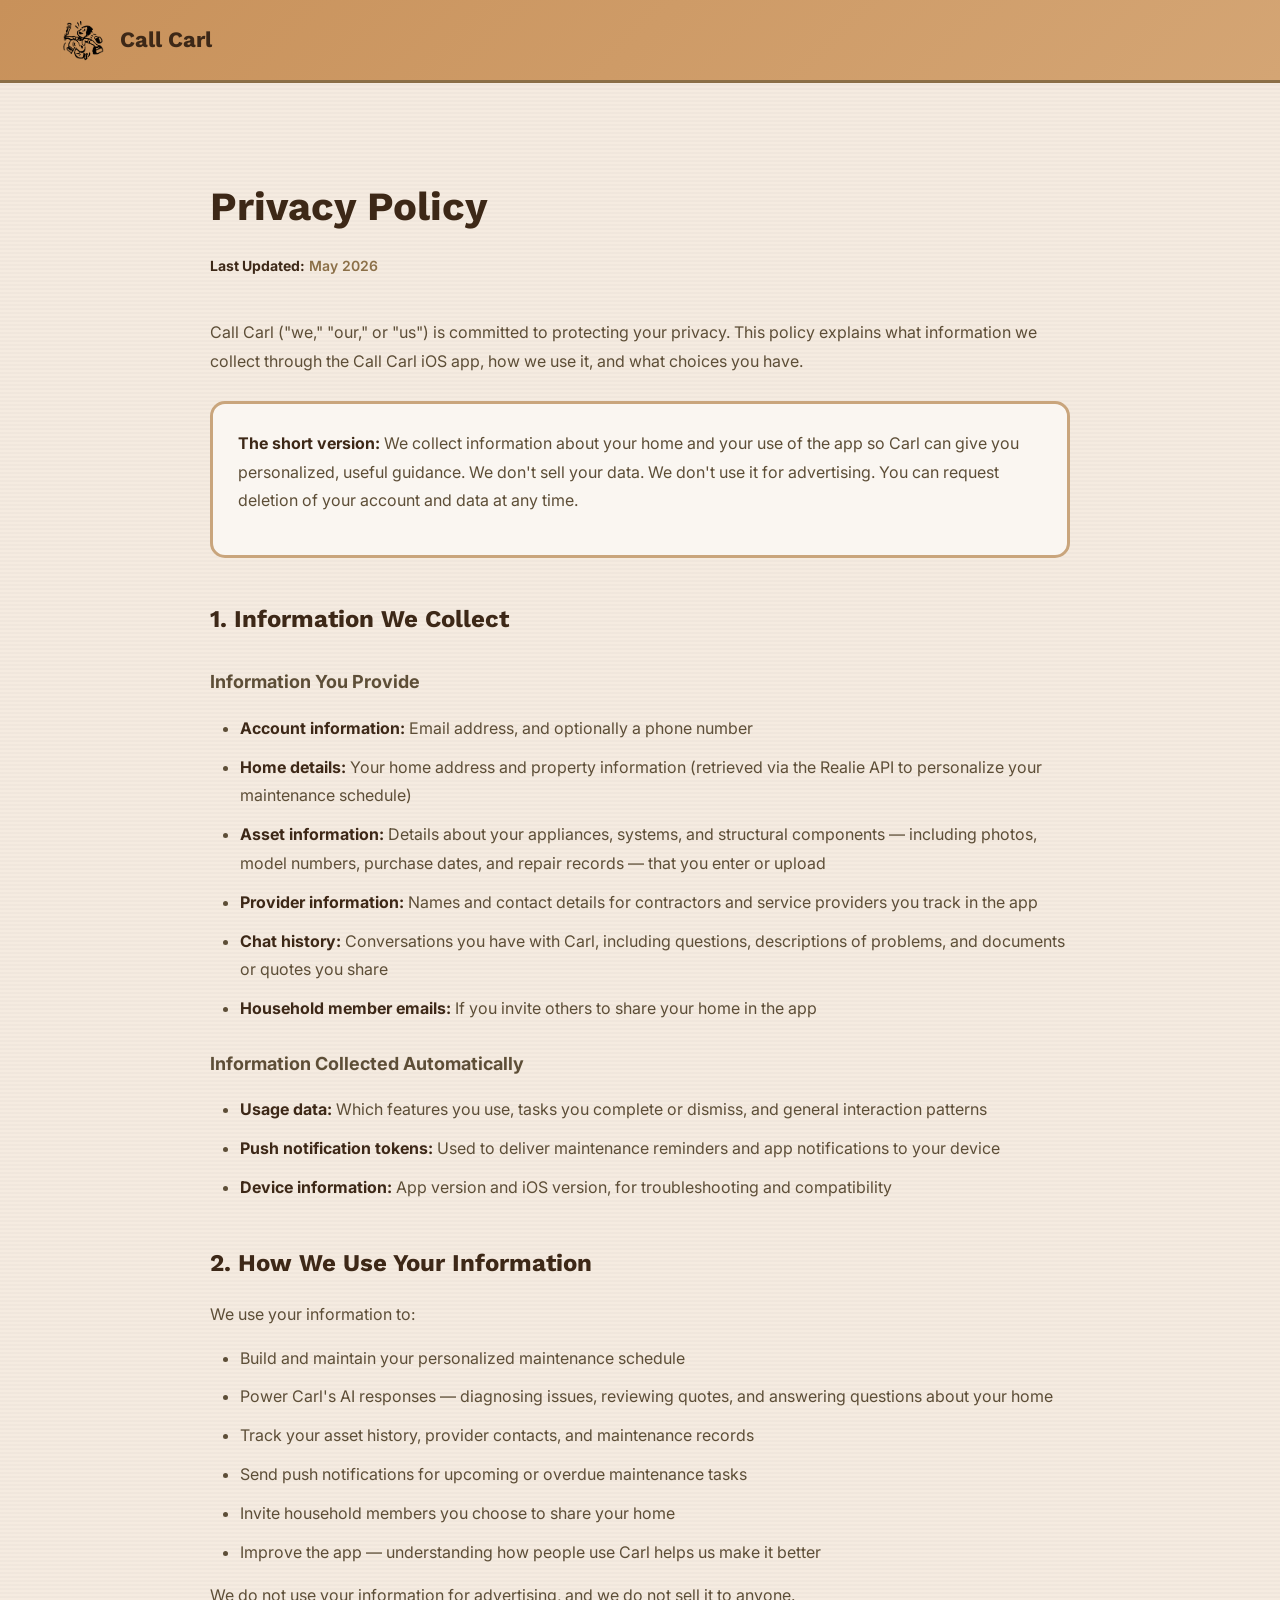
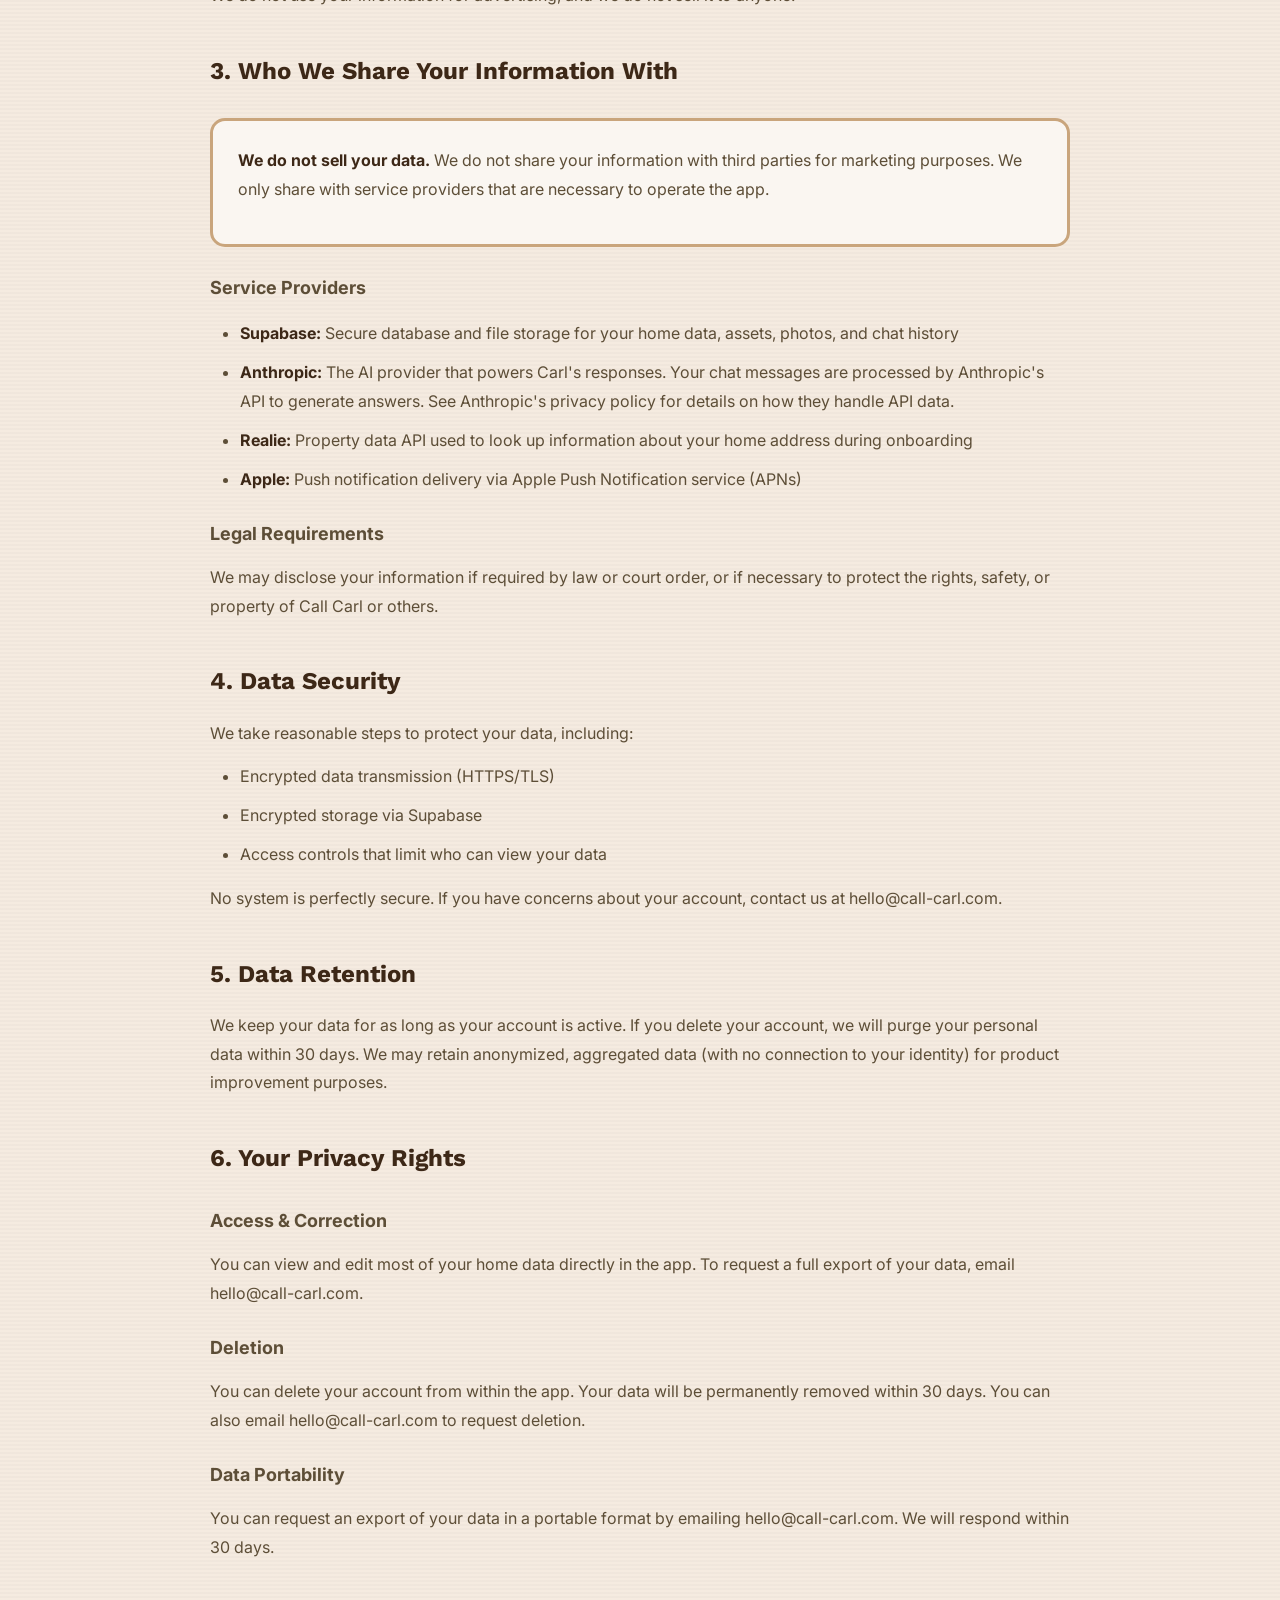
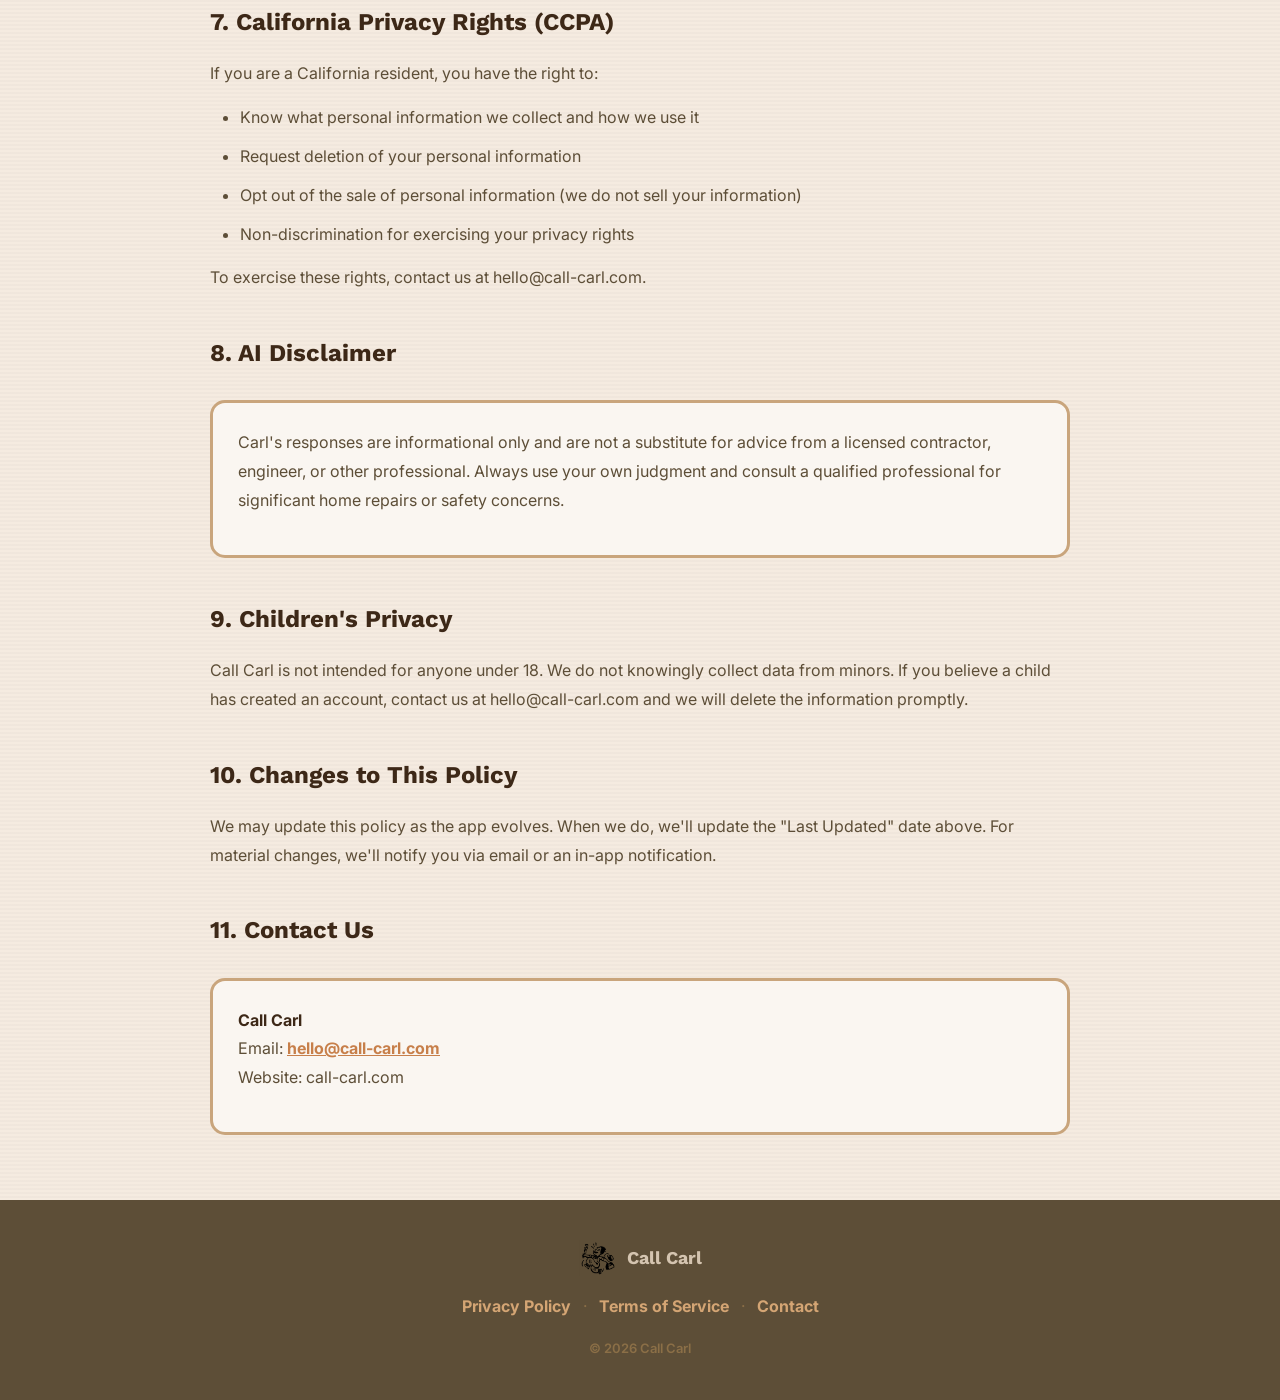
==== commit cc4095e7: "Reconnect waitlist to new Supabase project, polish UI - New Supabase project (call-carl-site) with w" ====
--- a/privacy.html
+++ b/privacy.html
@@ -14,11 +14,12 @@
     <link rel="stylesheet" href="styles.css">
 </head>
 <body class="page-content">
-    <header class="with-margin">
+    <header class="page-header">
         <div class="container">
-            <div class="logo centered">
-                <a href="/">Call Carl</a>
-            </div>
+            <a href="/" class="logo">
+                <img src="media/call_carl_logo_medium.png" alt="Call Carl Logo">
+                Call Carl
+            </a>
         </div>
     </header>
 
@@ -142,14 +143,21 @@
         </div>
     </div>
 
-    <footer class="with-margin">
-        <div class="container">
-            <a href="/">Home</a>
-            <a href="/privacy.html">Privacy Policy</a>
-            <a href="/terms.html">Terms of Service</a>
-            <a href="mailto:hello@call-carl.com">Contact</a>
+    <footer>
+        <div class="container footer-inner">
+            <div class="footer-brand">
+                <img src="media/call_carl_logo_medium.png" alt="Call Carl" class="footer-logo">
+                <span>Call Carl</span>
+            </div>
+            <div class="footer-links">
+                <a href="/privacy.html">Privacy Policy</a>
+                <span class="footer-sep">&middot;</span>
+                <a href="/terms.html">Terms of Service</a>
+                <span class="footer-sep">&middot;</span>
+                <a href="mailto:hello@call-carl.com">Contact</a>
+            </div>
+            <p class="footer-copy">&copy; 2026 Call Carl</p>
         </div>
-        <p style="margin-top: 20px; color: #8b6f47;">&copy; 2026 Call Carl. All rights reserved.</p>
     </footer>
 </body>
 </html>
--- a/styles.css
+++ b/styles.css
@@ -75,6 +75,23 @@
 .logo a {
     color: #3d2817;
     text-decoration: none;
+}
+
+/* Header for privacy/terms pages */
+.page-header {
+    background: linear-gradient(135deg, #c8915a 0%, #d4a574 100%);
+    padding: 18px 0;
+    margin-bottom: 48px;
+}
+
+.page-header .logo {
+    text-decoration: none;
+    color: #3d2817;
+}
+
+.page-header .logo img {
+    width: 44px;
+    height: 44px;
 }
 
 
@@ -1204,8 +1221,14 @@
 }
 
 @media (max-width: 600px) {
+    .mc-viewport {
+        margin: 0 -44px;
+    }
+    .mc-track {
+        padding: 0 44px;
+    }
     .mc-card {
-        flex: 0 0 80vw;
+        flex: 0 0 calc(100vw - 112px);
     }
     .mc-header h2 {
         font-size: 26px;
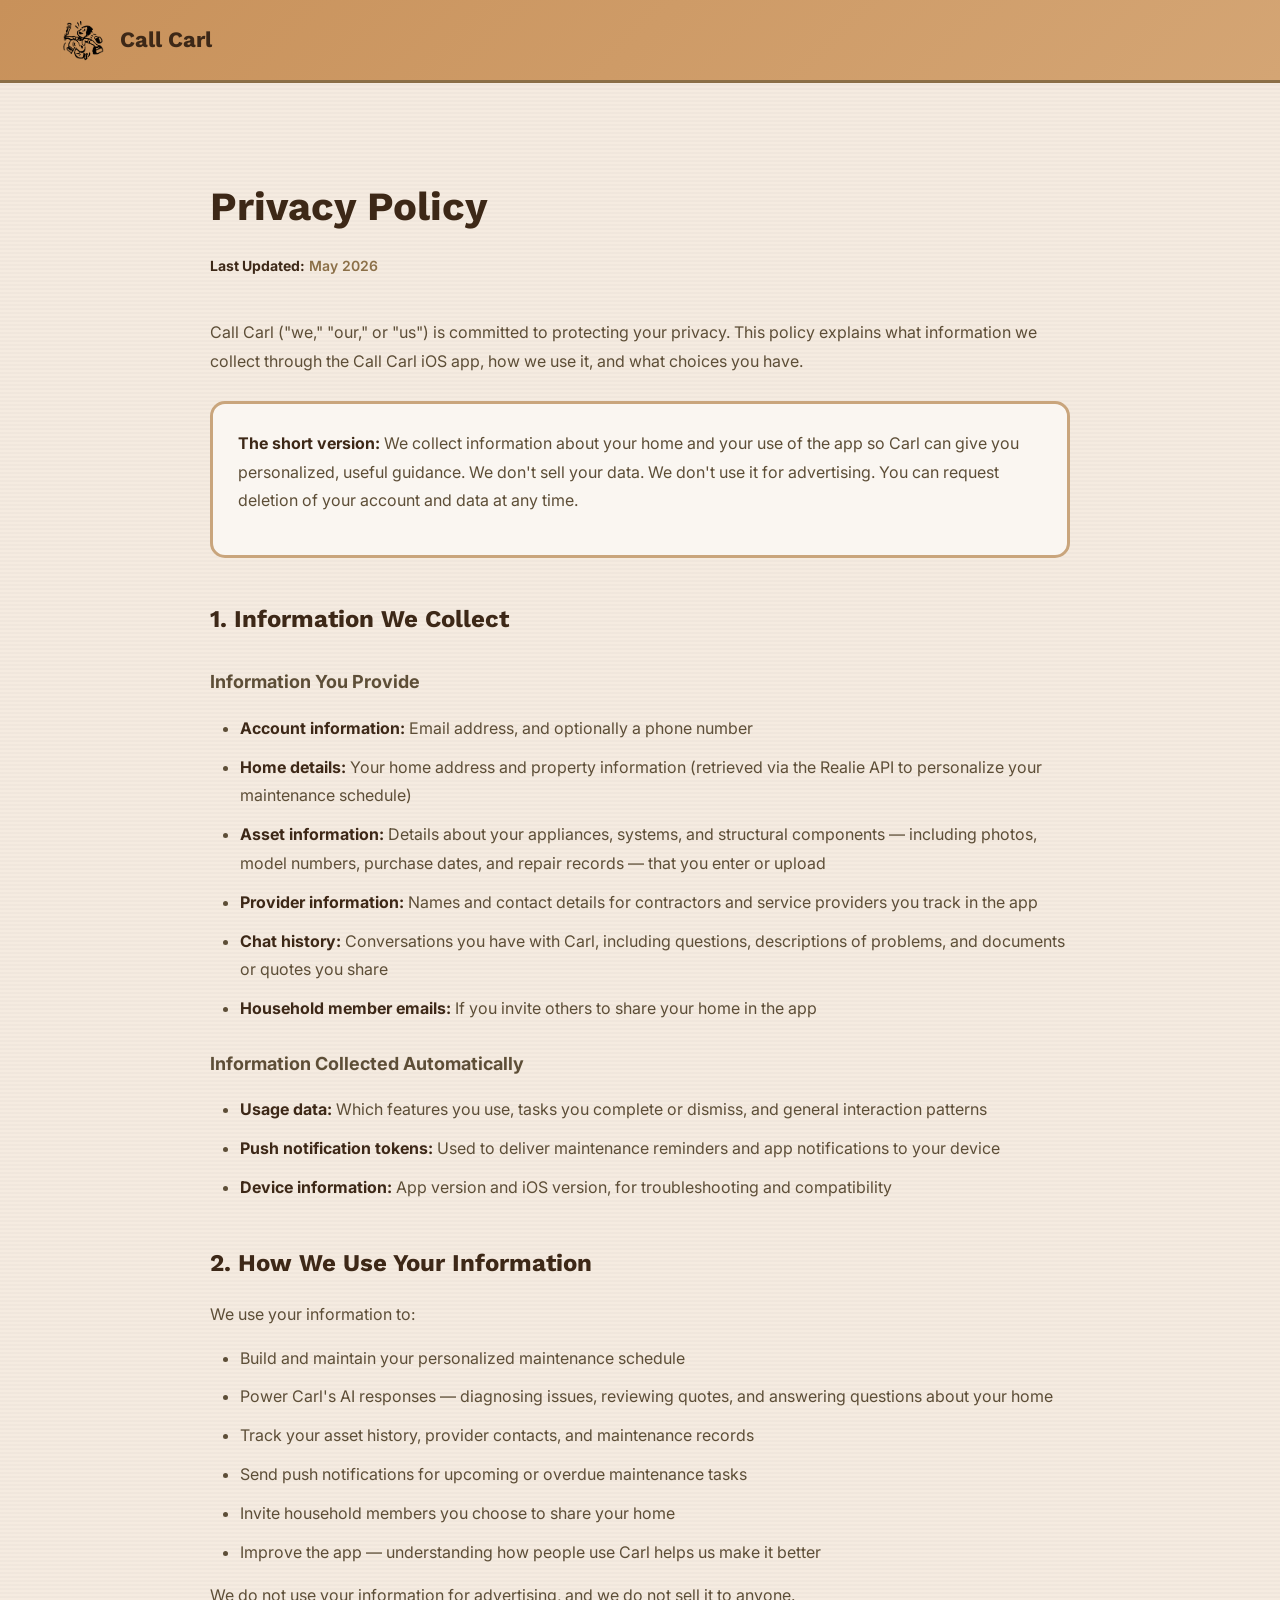
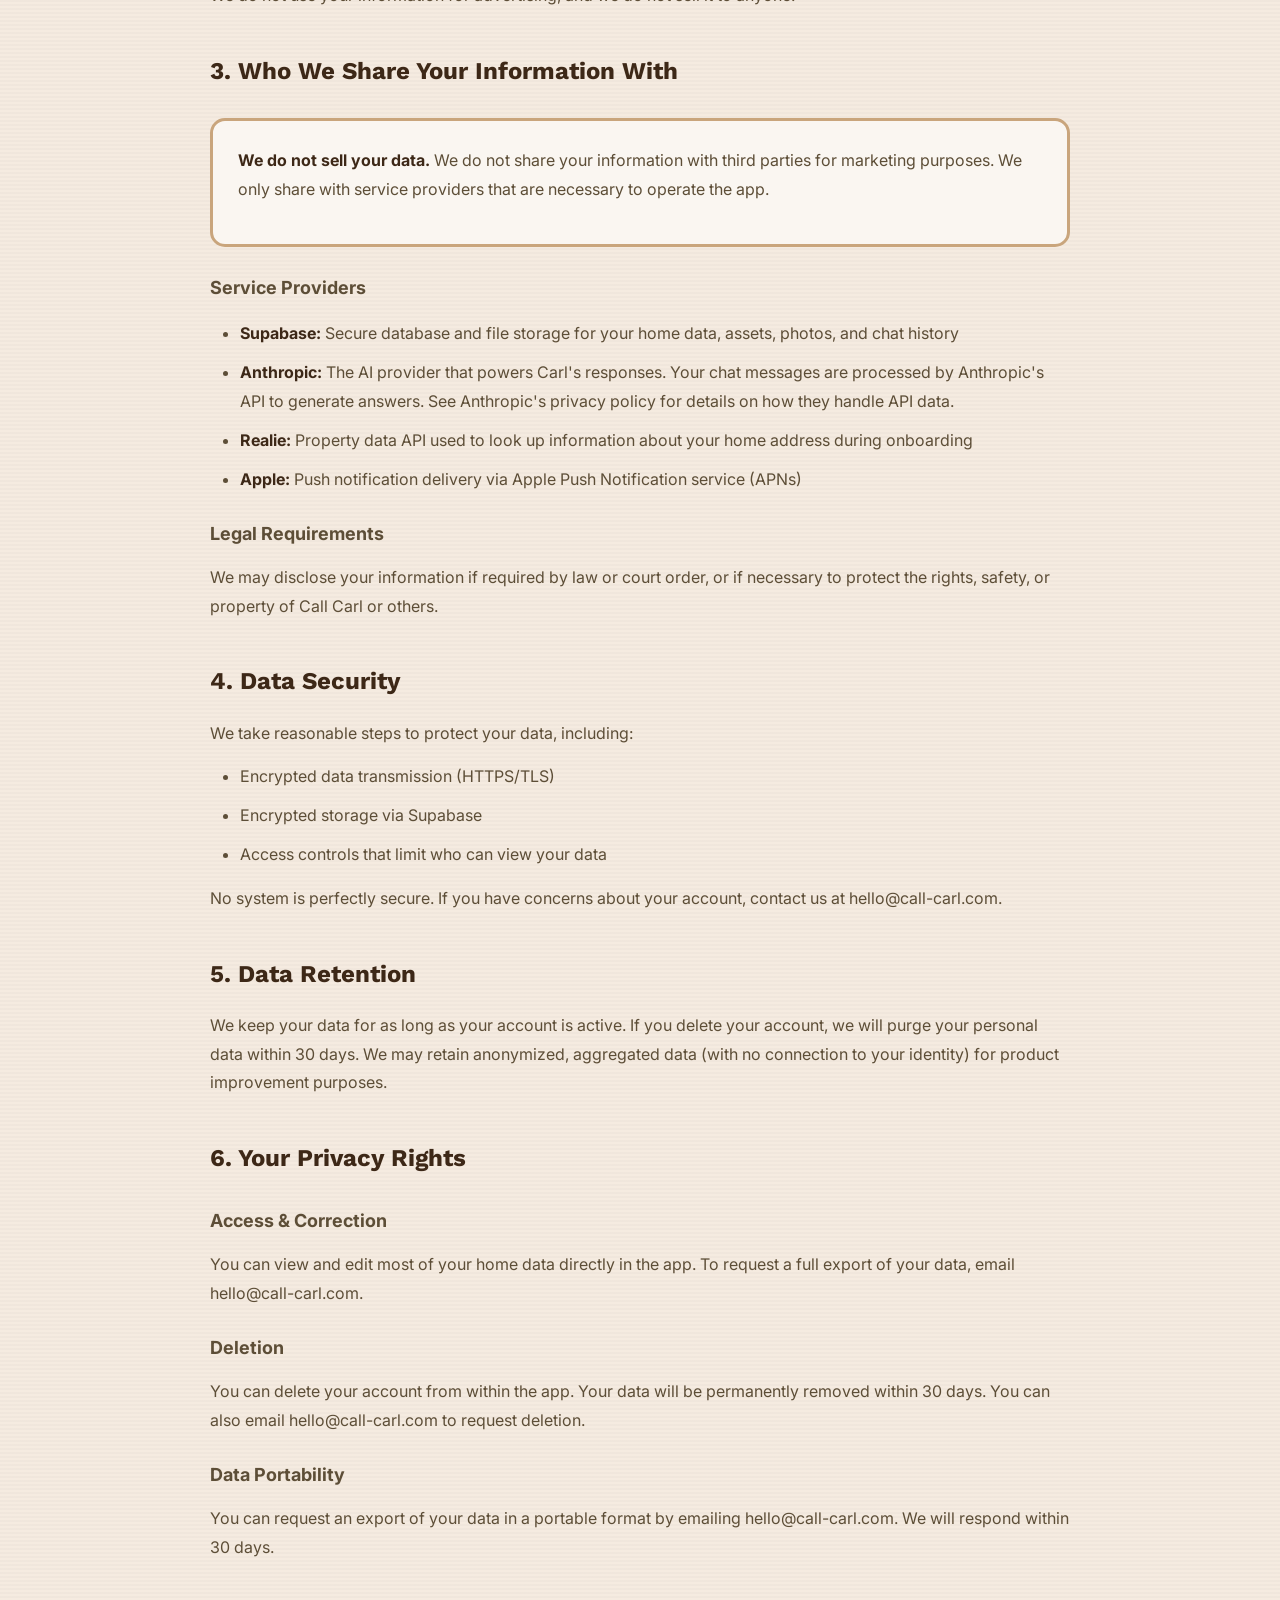
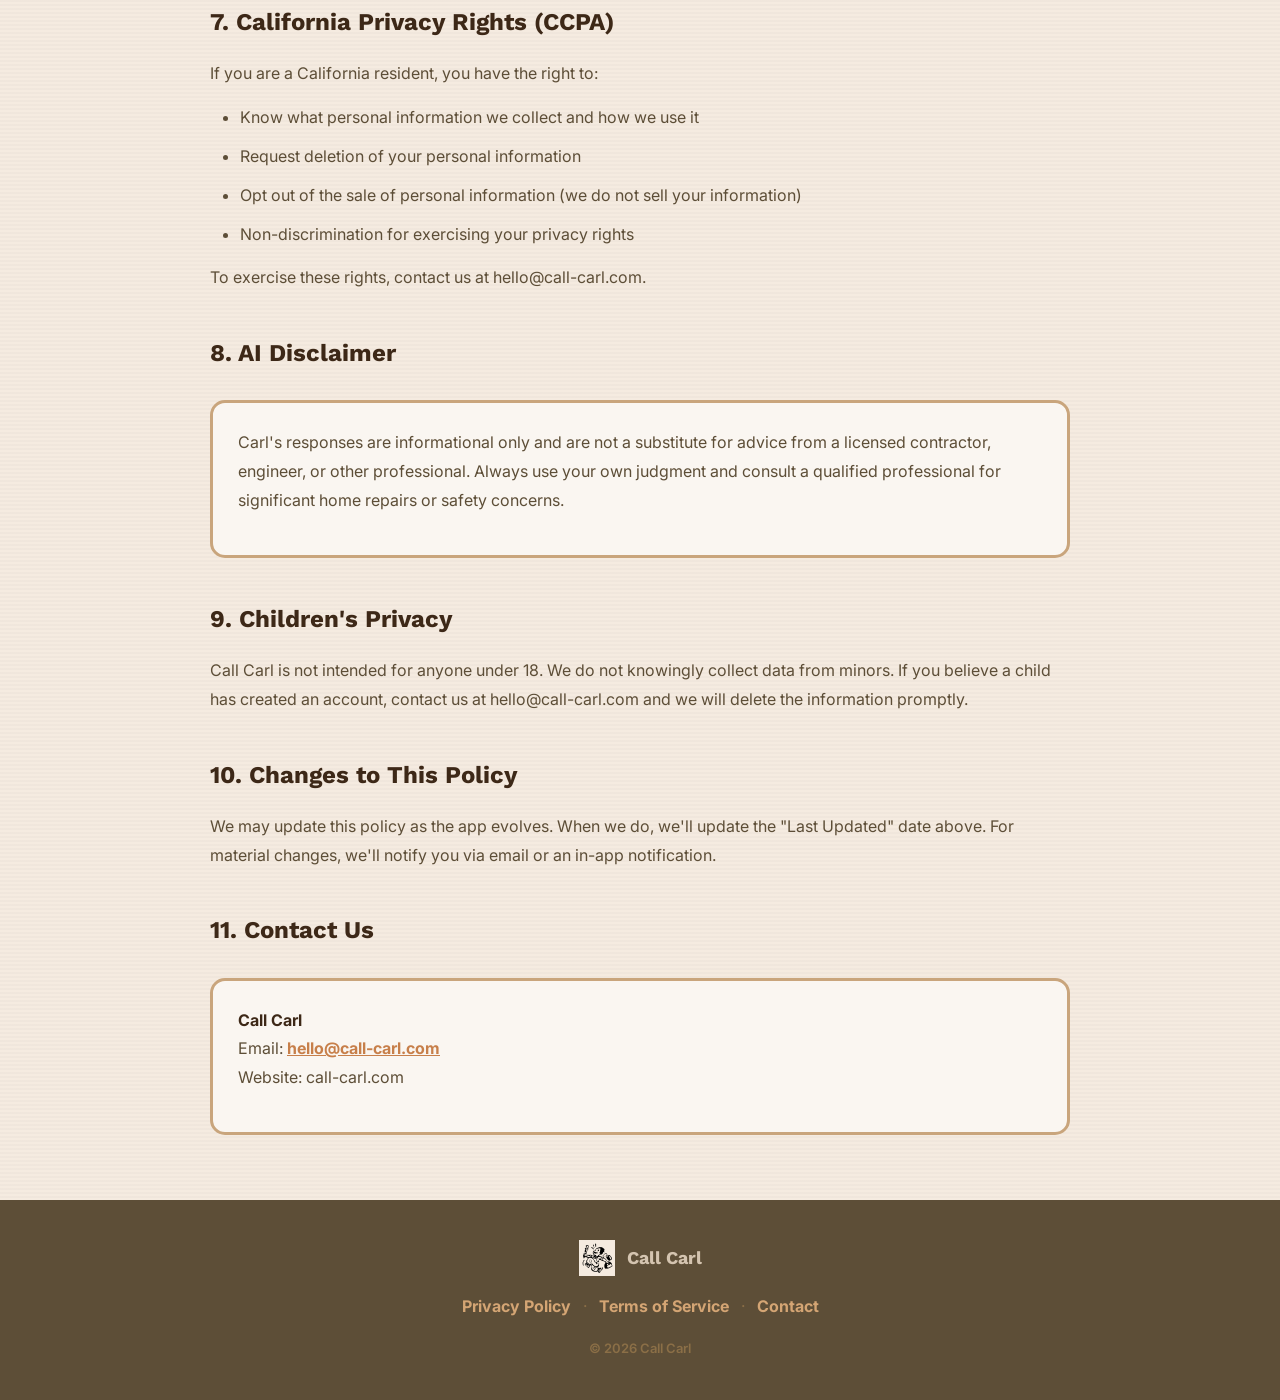
==== commit 2f26d17b: "Add favicon and update footer icon to carl_icon_cream_bg Co-Authored-By: Claude Sonnet 4.6 <noreply@" ====
--- a/privacy.html
+++ b/privacy.html
@@ -4,6 +4,8 @@
     <meta charset="UTF-8">
     <meta name="viewport" content="width=device-width, initial-scale=1.0">
     <title>Privacy Policy — Call Carl</title>
+
+    <link rel="icon" type="image/png" href="media/carl_icon_cream_bg.png">
 
     <!-- Google Fonts -->
     <link rel="preconnect" href="https://fonts.googleapis.com">
@@ -146,7 +148,7 @@
     <footer>
         <div class="container footer-inner">
             <div class="footer-brand">
-                <img src="media/call_carl_logo_medium.png" alt="Call Carl" class="footer-logo">
+                <img src="media/carl_icon_cream_bg.png" alt="Call Carl" class="footer-logo">
                 <span>Call Carl</span>
             </div>
             <div class="footer-links">
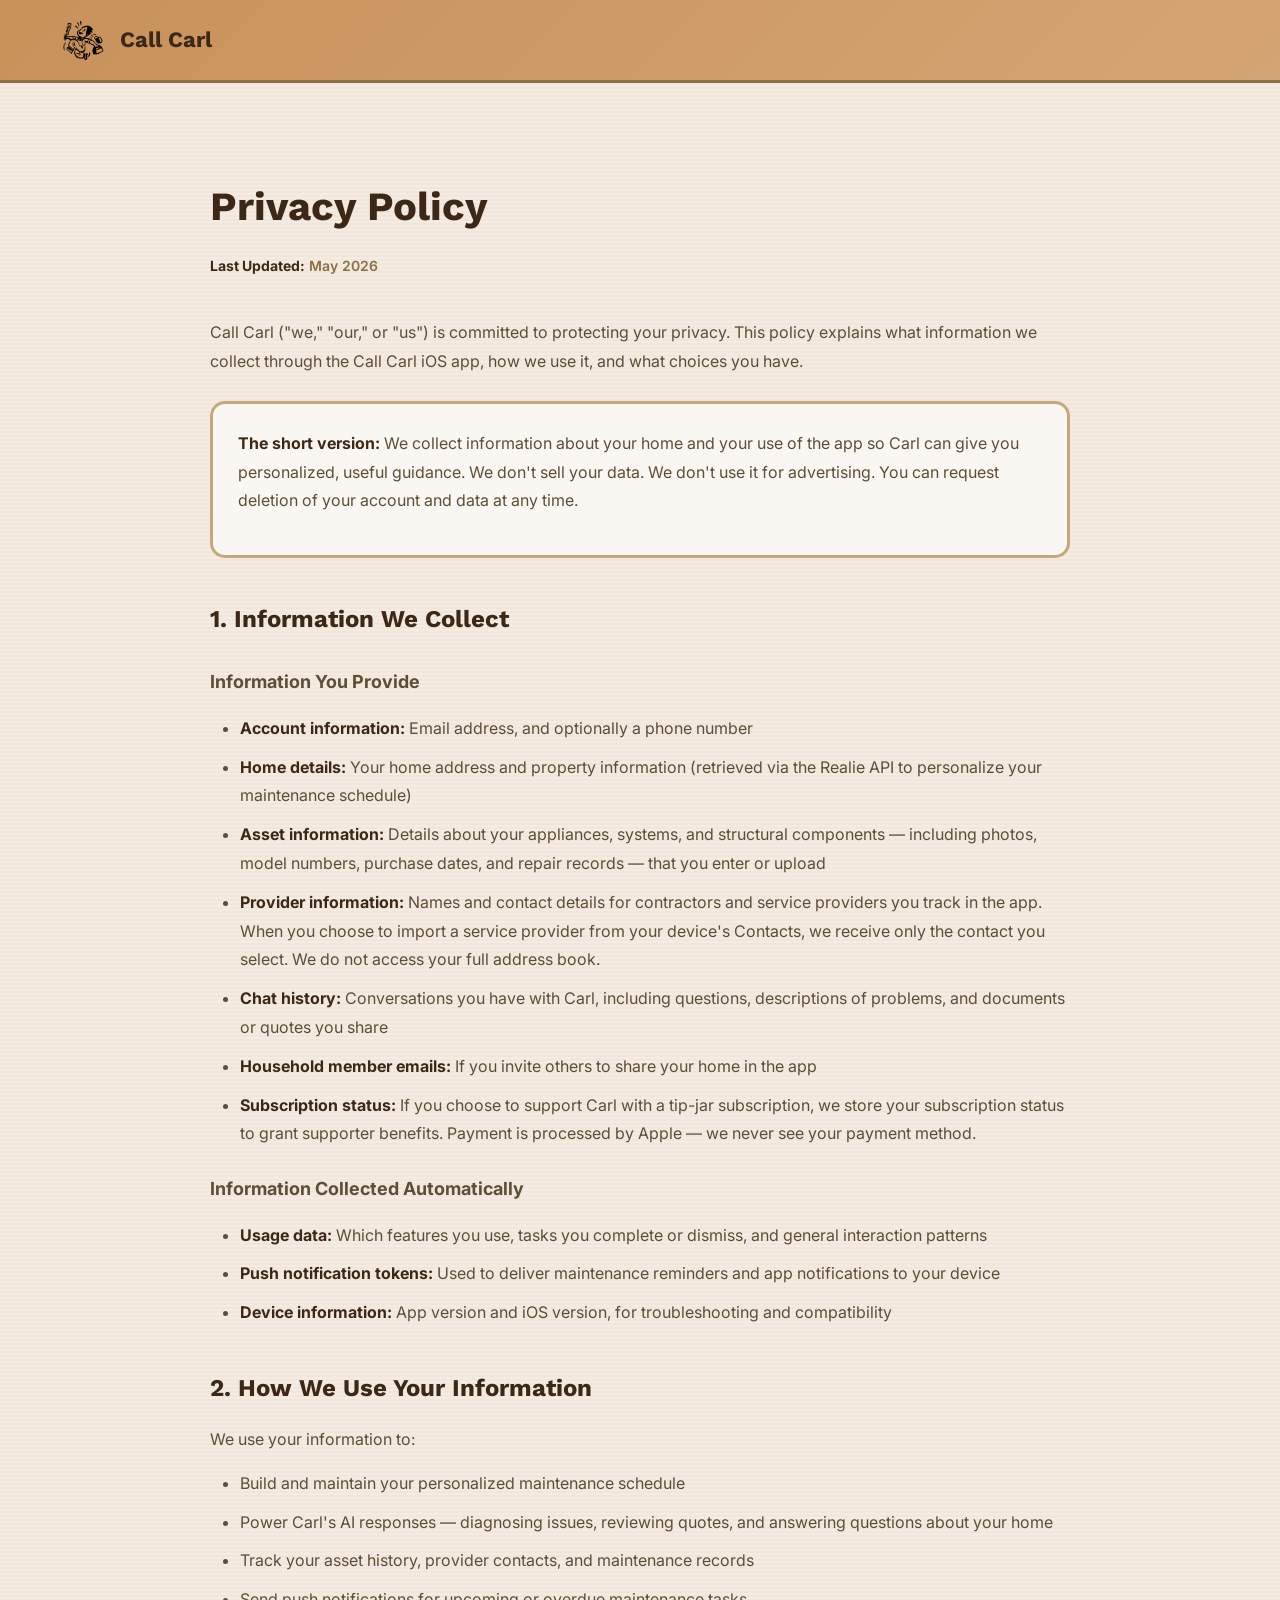
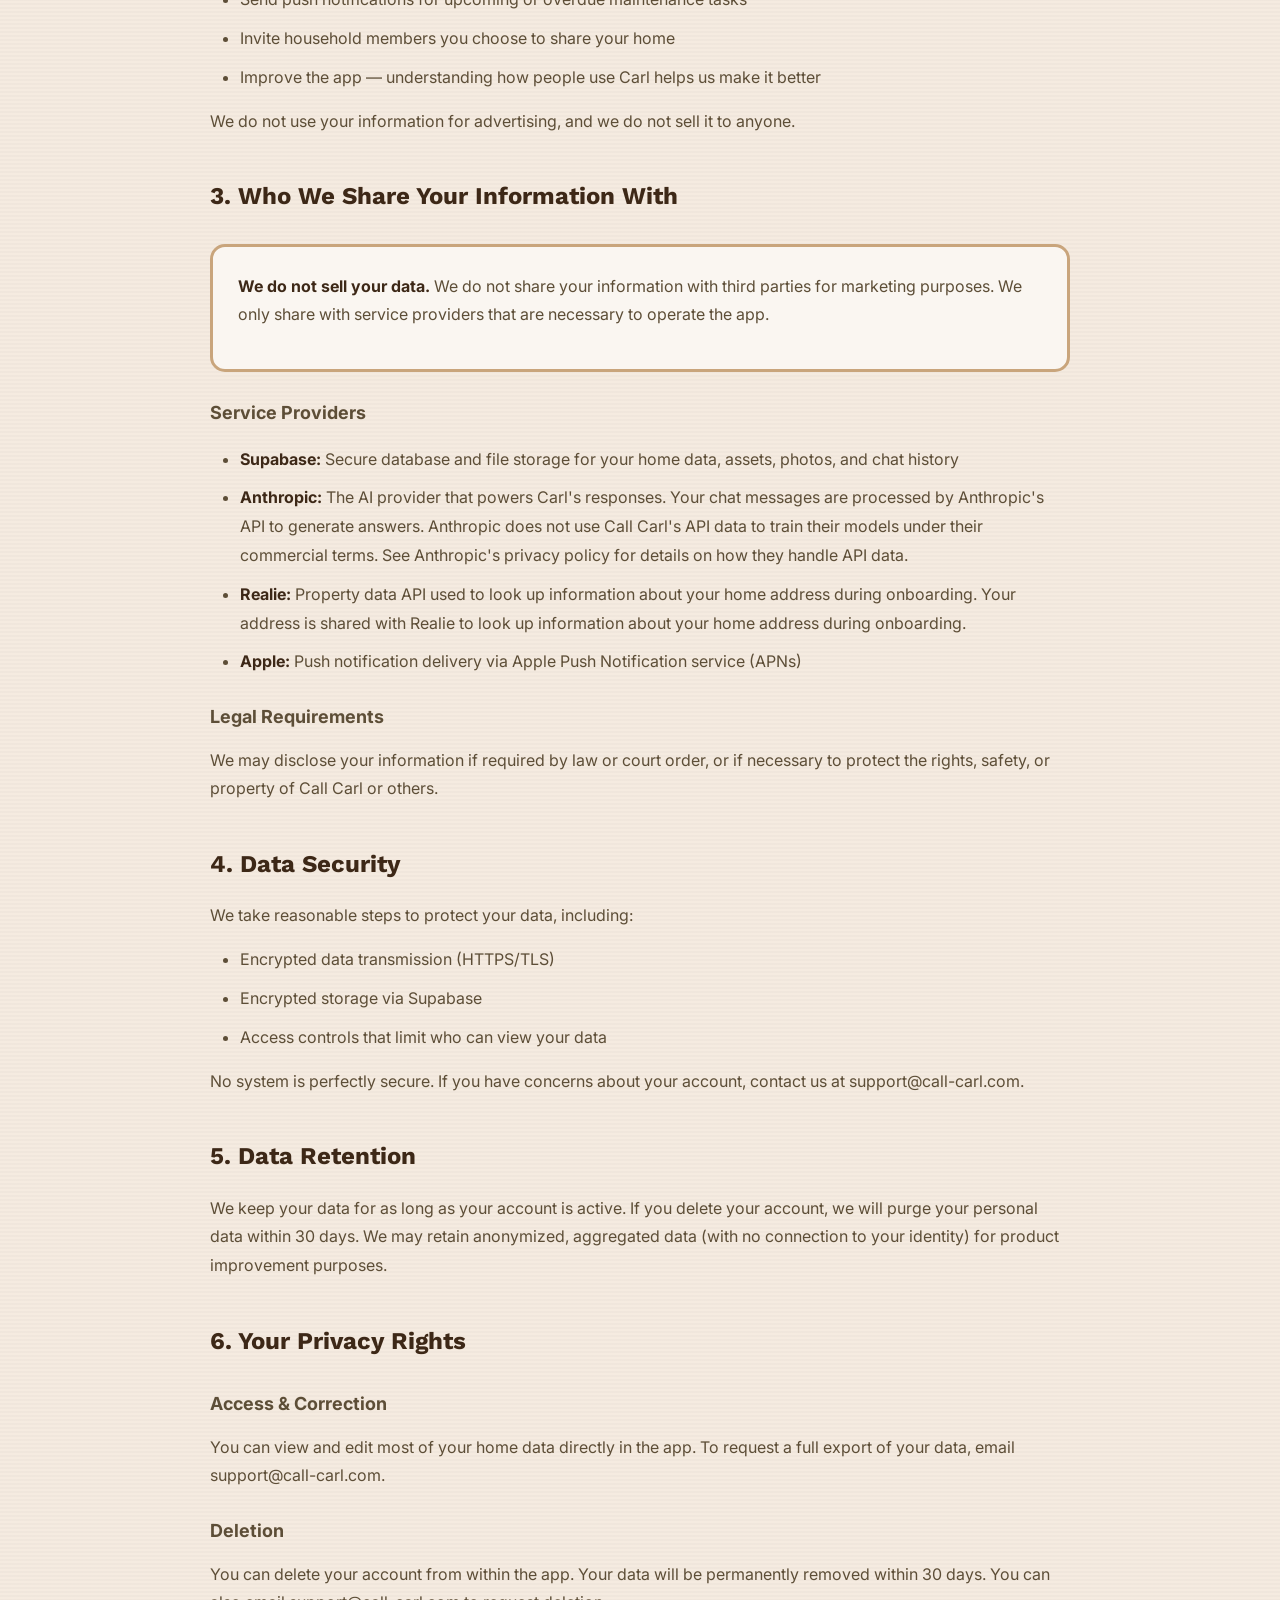
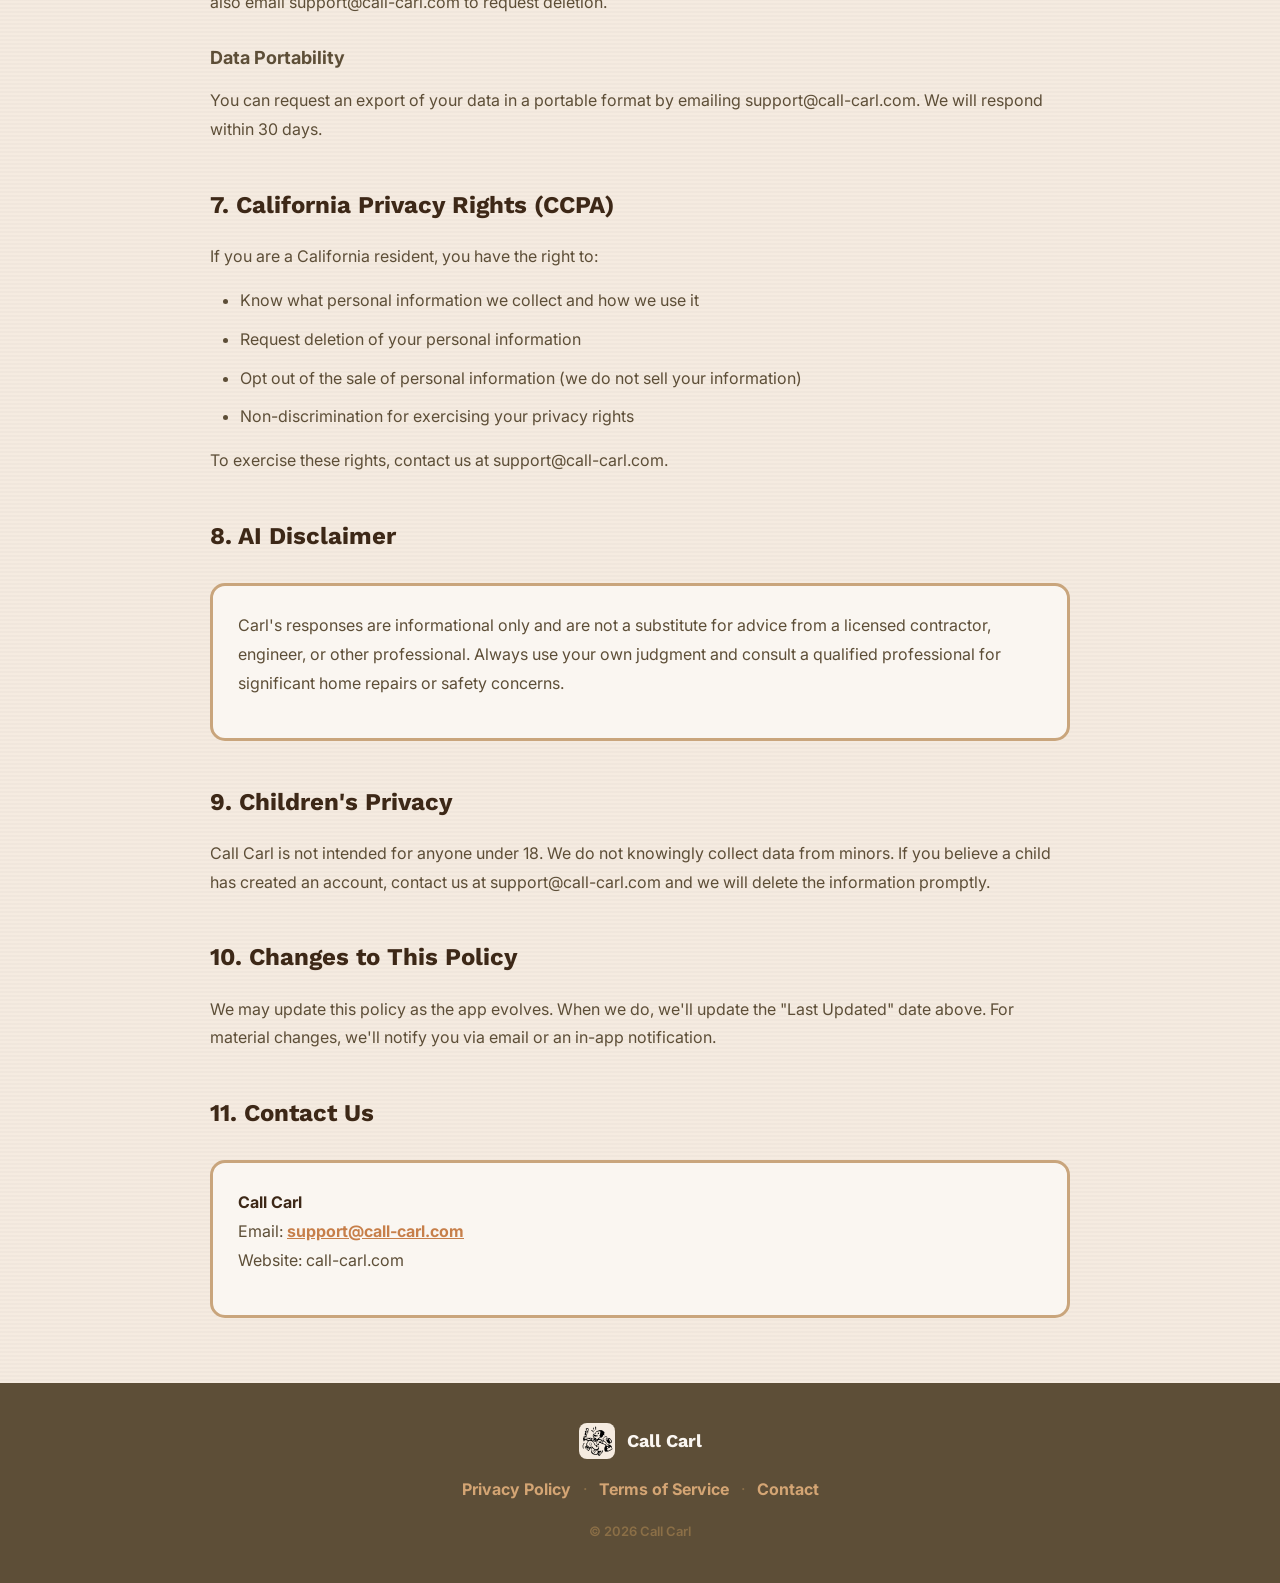
==== commit d5089a5d: "Update privacy policy with Anthropic data usage, contact email, and provider details Co-Authored-By:" ====
--- a/privacy.html
+++ b/privacy.html
@@ -42,9 +42,10 @@
             <li><strong>Account information:</strong> Email address, and optionally a phone number</li>
             <li><strong>Home details:</strong> Your home address and property information (retrieved via the Realie API to personalize your maintenance schedule)</li>
             <li><strong>Asset information:</strong> Details about your appliances, systems, and structural components — including photos, model numbers, purchase dates, and repair records — that you enter or upload</li>
-            <li><strong>Provider information:</strong> Names and contact details for contractors and service providers you track in the app</li>
+            <li><strong>Provider information:</strong> Names and contact details for contractors and service providers you track in the app. When you choose to import a service provider from your device's Contacts, we receive only the contact you select. We do not access your full address book.</li>
             <li><strong>Chat history:</strong> Conversations you have with Carl, including questions, descriptions of problems, and documents or quotes you share</li>
             <li><strong>Household member emails:</strong> If you invite others to share your home in the app</li>
+            <li><strong>Subscription status:</strong> If you choose to support Carl with a tip-jar subscription, we store your subscription status to grant supporter benefits. Payment is processed by Apple — we never see your payment method.</li>
         </ul>
 
         <h3>Information Collected Automatically</h3>
@@ -77,8 +78,8 @@
         <h3>Service Providers</h3>
         <ul>
             <li><strong>Supabase:</strong> Secure database and file storage for your home data, assets, photos, and chat history</li>
-            <li><strong>Anthropic:</strong> The AI provider that powers Carl's responses. Your chat messages are processed by Anthropic's API to generate answers. See Anthropic's privacy policy for details on how they handle API data.</li>
-            <li><strong>Realie:</strong> Property data API used to look up information about your home address during onboarding</li>
+            <li><strong>Anthropic:</strong> The AI provider that powers Carl's responses. Your chat messages are processed by Anthropic's API to generate answers. Anthropic does not use Call Carl's API data to train their models under their commercial terms. See Anthropic's privacy policy for details on how they handle API data.</li>
+            <li><strong>Realie:</strong> Property data API used to look up information about your home address during onboarding. Your address is shared with Realie to look up information about your home address during onboarding.</li>
             <li><strong>Apple:</strong> Push notification delivery via Apple Push Notification service (APNs)</li>
         </ul>
 
@@ -94,7 +95,7 @@
             <li>Access controls that limit who can view your data</li>
         </ul>
 
-        <p>No system is perfectly secure. If you have concerns about your account, contact us at hello@call-carl.com.</p>
+        <p>No system is perfectly secure. If you have concerns about your account, contact us at support@call-carl.com.</p>
 
         <h2>5. Data Retention</h2>
 
@@ -103,13 +104,13 @@
         <h2>6. Your Privacy Rights</h2>
 
         <h3>Access & Correction</h3>
-        <p>You can view and edit most of your home data directly in the app. To request a full export of your data, email hello@call-carl.com.</p>
+        <p>You can view and edit most of your home data directly in the app. To request a full export of your data, email support@call-carl.com.</p>
 
         <h3>Deletion</h3>
-        <p>You can delete your account from within the app. Your data will be permanently removed within 30 days. You can also email hello@call-carl.com to request deletion.</p>
+        <p>You can delete your account from within the app. Your data will be permanently removed within 30 days. You can also email support@call-carl.com to request deletion.</p>
 
         <h3>Data Portability</h3>
-        <p>You can request an export of your data in a portable format by emailing hello@call-carl.com. We will respond within 30 days.</p>
+        <p>You can request an export of your data in a portable format by emailing support@call-carl.com. We will respond within 30 days.</p>
 
         <h2>7. California Privacy Rights (CCPA)</h2>
 
@@ -120,7 +121,7 @@
             <li>Opt out of the sale of personal information (we do not sell your information)</li>
             <li>Non-discrimination for exercising your privacy rights</li>
         </ul>
-        <p>To exercise these rights, contact us at hello@call-carl.com.</p>
+        <p>To exercise these rights, contact us at support@call-carl.com.</p>
 
         <h2>8. AI Disclaimer</h2>
 
@@ -130,7 +131,7 @@
 
         <h2>9. Children's Privacy</h2>
 
-        <p>Call Carl is not intended for anyone under 18. We do not knowingly collect data from minors. If you believe a child has created an account, contact us at hello@call-carl.com and we will delete the information promptly.</p>
+        <p>Call Carl is not intended for anyone under 18. We do not knowingly collect data from minors. If you believe a child has created an account, contact us at support@call-carl.com and we will delete the information promptly.</p>
 
         <h2>10. Changes to This Policy</h2>
 
@@ -140,7 +141,7 @@
 
         <div class="highlight-box">
             <p><strong>Call Carl</strong><br>
-            Email: <a href="mailto:hello@call-carl.com">hello@call-carl.com</a><br>
+            Email: <a href="mailto:support@call-carl.com">support@call-carl.com</a><br>
             Website: call-carl.com</p>
         </div>
     </div>
@@ -156,7 +157,7 @@
                 <span class="footer-sep">&middot;</span>
                 <a href="/terms.html">Terms of Service</a>
                 <span class="footer-sep">&middot;</span>
-                <a href="mailto:hello@call-carl.com">Contact</a>
+                <a href="mailto:support@call-carl.com">Contact</a>
             </div>
             <p class="footer-copy">&copy; 2026 Call Carl</p>
         </div>
--- a/styles.css
+++ b/styles.css
@@ -1149,7 +1149,7 @@
 .mc-card {
     flex: 0 0 calc(33.333% - 14px);
     background: #fff;
-    border-radius: 16px;
+    border-radius: 20px;
     overflow: hidden;
     border: 1.5px solid #e8d8c8;
     box-shadow: 0 2px 16px rgba(61,40,23,0.07);
@@ -1247,8 +1247,8 @@
     flex-shrink: 0;
     width: 210px;
     background: #111;
-    border: 6px solid #111;
-    border-radius: 46px;
+    border: 4px solid #111;
+    border-radius: 30px;
     overflow: hidden;
     box-shadow: 0 0 0 1px #444;
     position: relative;
@@ -1259,7 +1259,7 @@
     overflow: hidden;
     position: relative;
     background: #000;
-    border-radius: 40px;
+    border-radius: 24px;
 }
 
 .iphone-screen img {
@@ -1269,7 +1269,7 @@
     display: block;
 }
 
-/* Dynamic Island */
+/* Dynamic Island 
 .iphone-screen::before {
     content: '';
     position: absolute;
@@ -1281,7 +1281,7 @@
     background: #111;
     border-radius: 12px;
     z-index: 10;
-}
+}*/
 
 .screenshots-note {
     text-align: center;
@@ -1361,13 +1361,14 @@
     gap: 12px;
     font-size: 18px;
     font-weight: 700;
-    color: #d4c4b0;
+    color: #faf6f1;
     font-family: 'Work Sans', sans-serif;
 }
 
 .footer-logo {
     width: 36px;
     height: 36px;
+    border-radius: 22%;
 }
 
 .footer-links {
